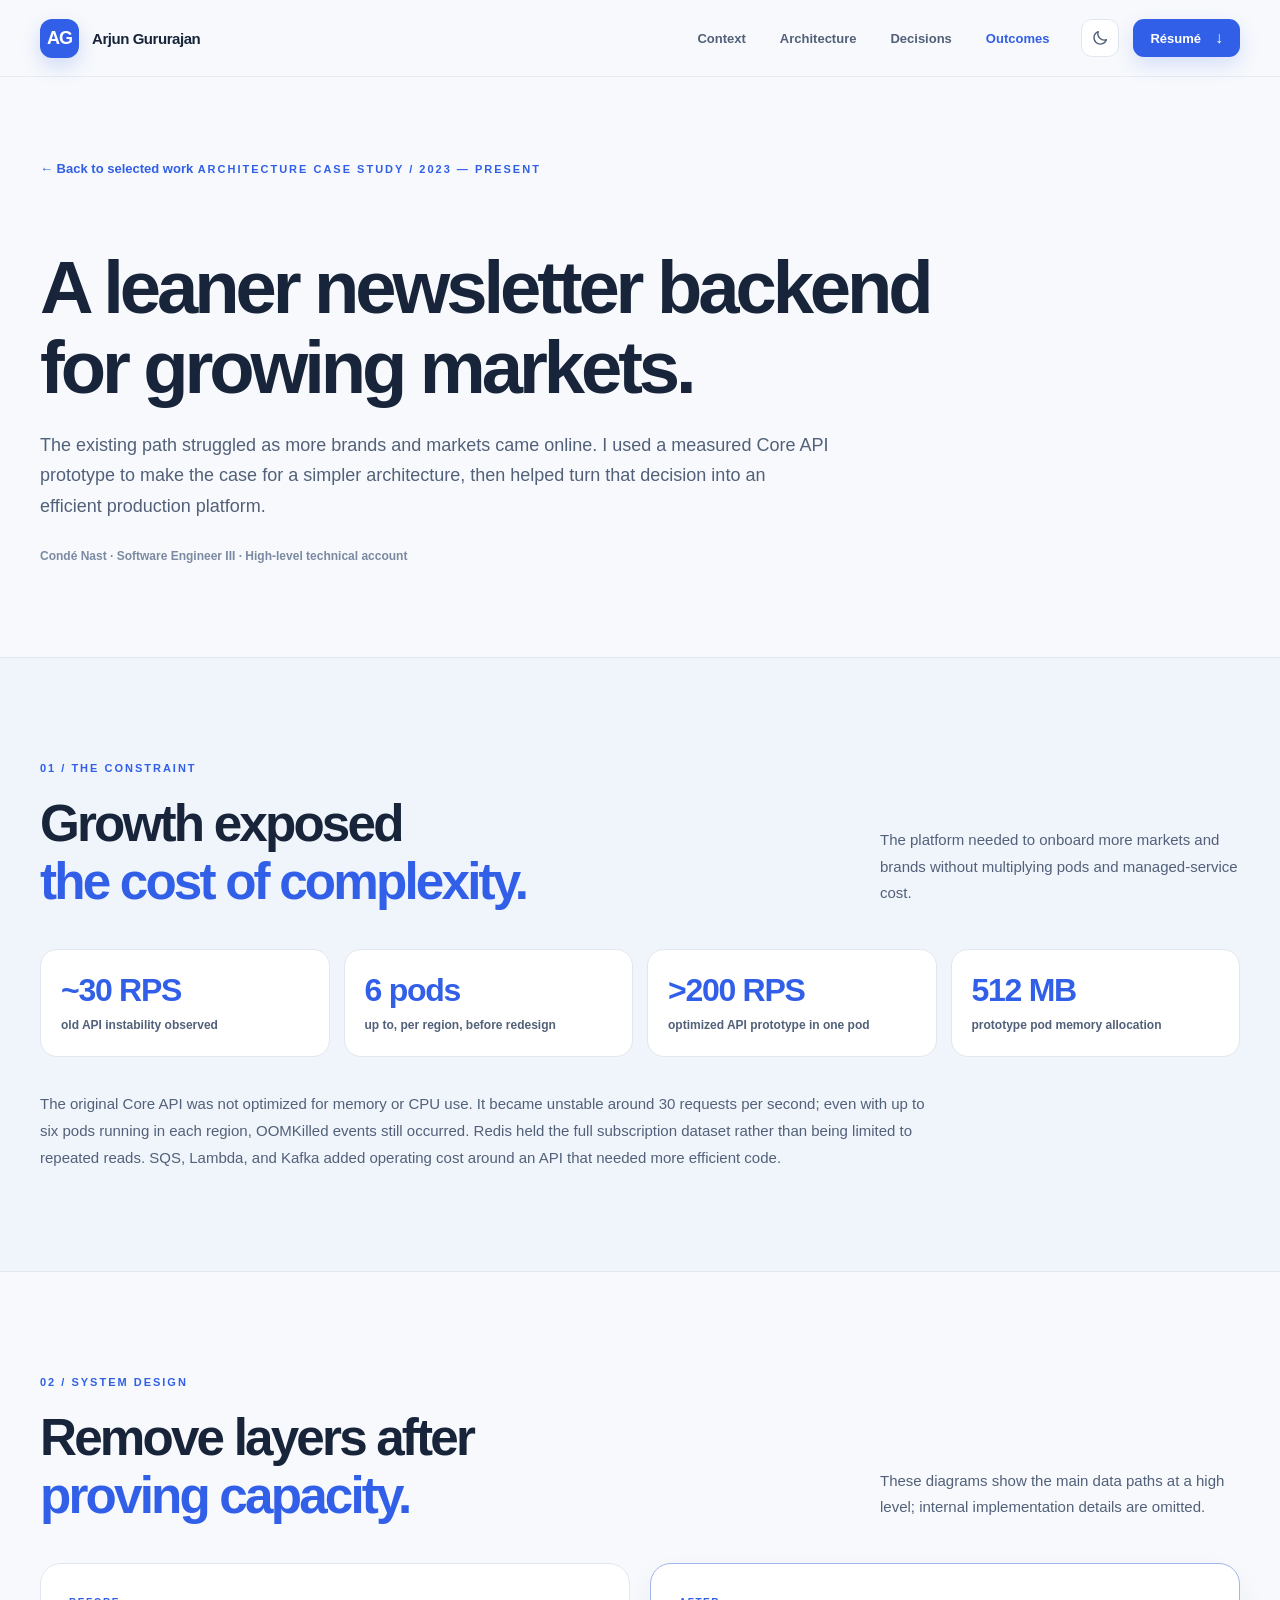
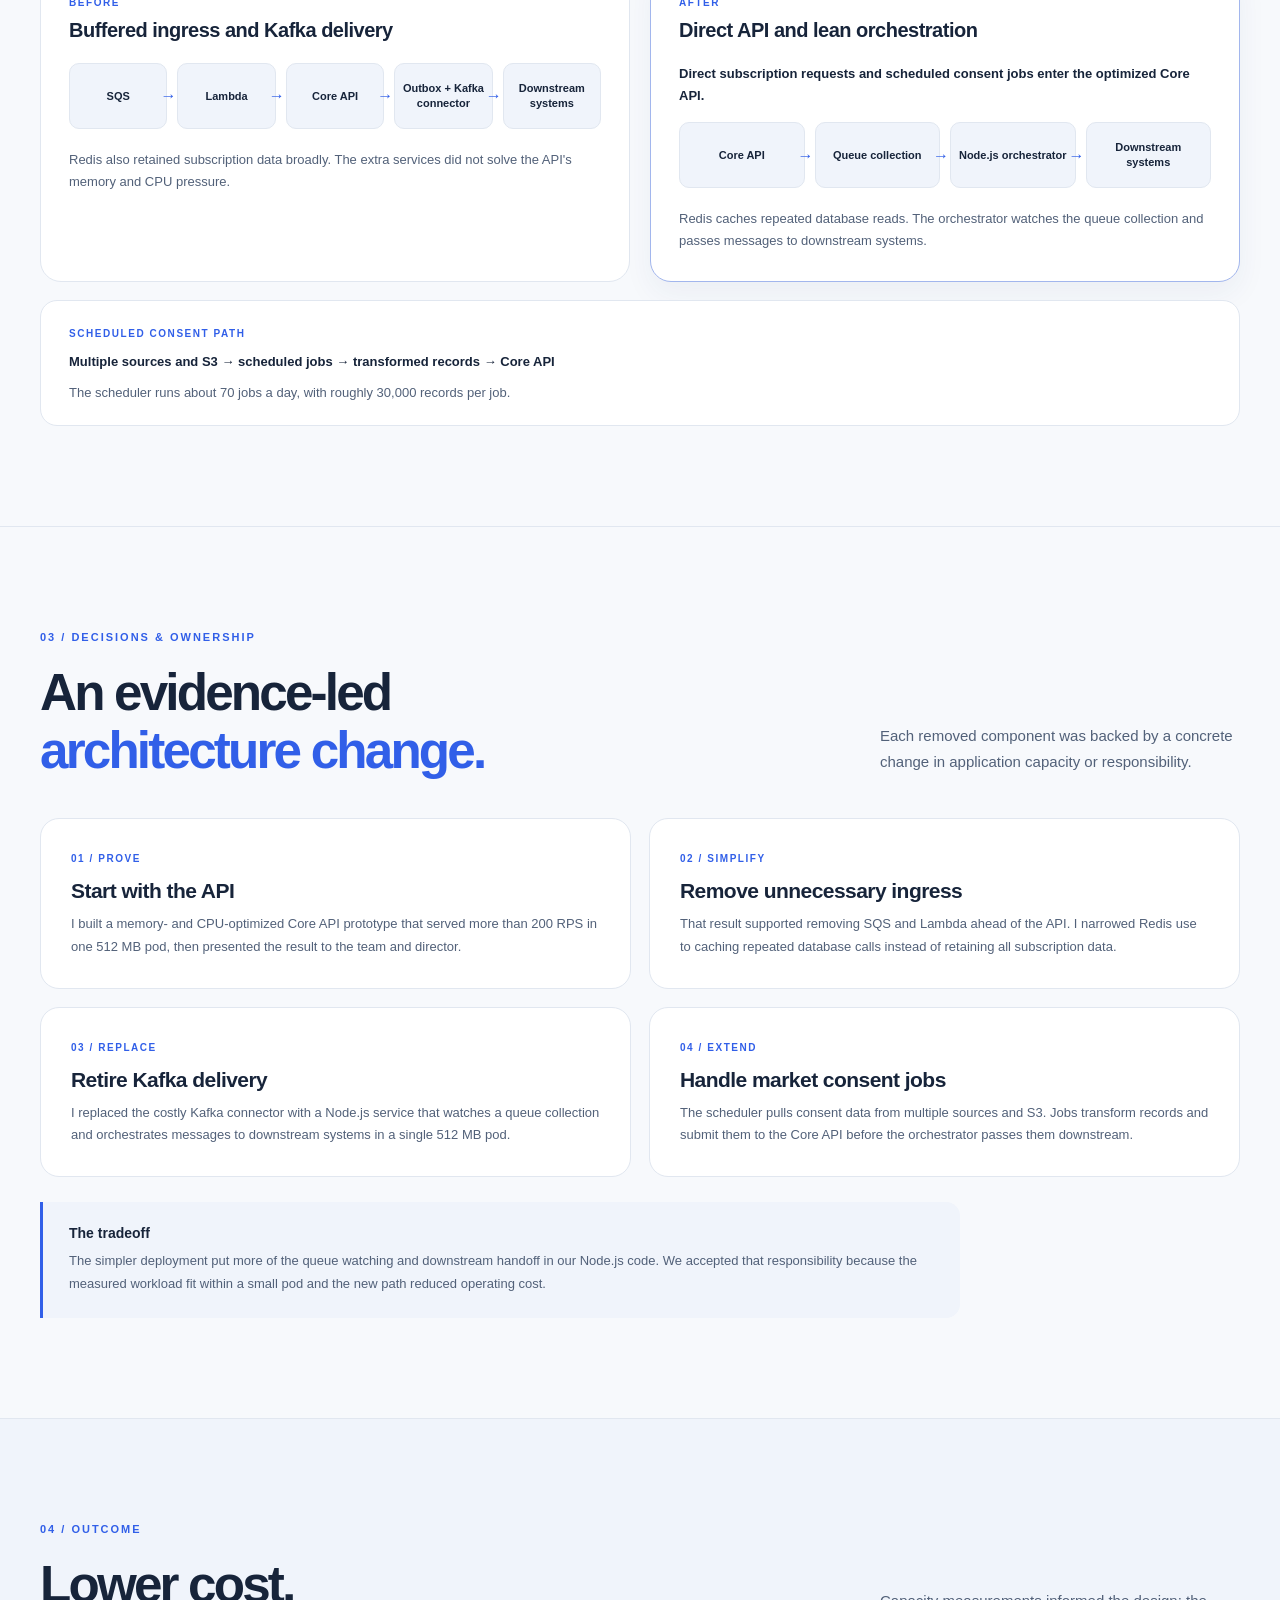
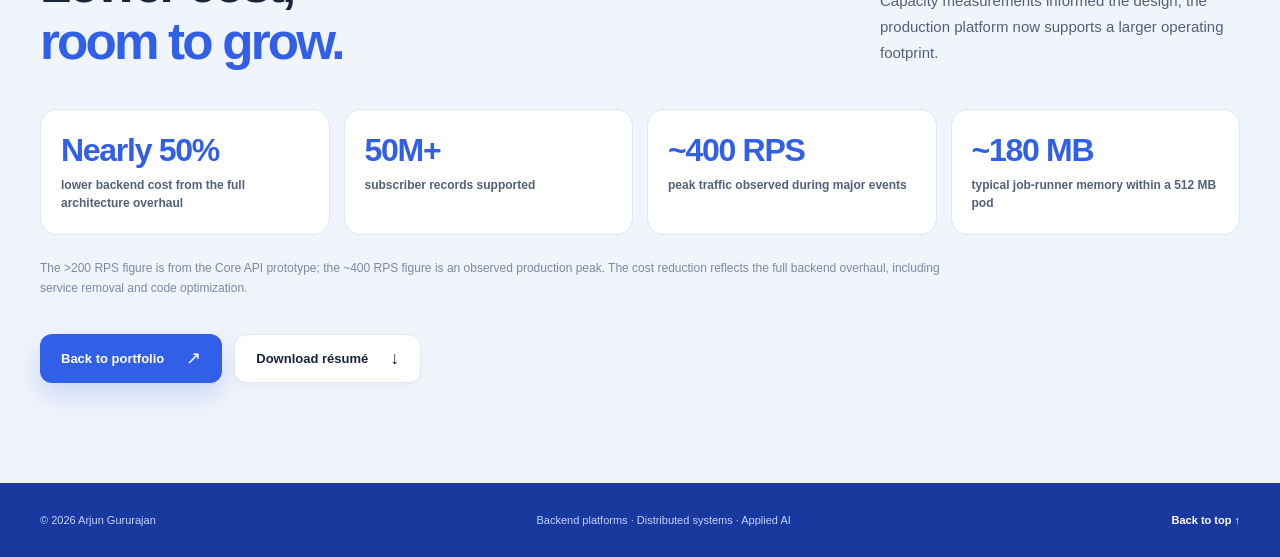
==== newsletter-platform.html @ 8690864b "fix(resume): Minor fixes" ====
<!doctype html>
<html lang="en">
  <head>
    <meta charset="UTF-8" />
    <meta name="viewport" content="width=device-width, initial-scale=1" />
    <meta name="theme-color" content="#f7f9fc" />
    <meta name="description" content="How Arjun Gururajan helped simplify and scale a newsletter subscription platform while reducing backend cost." />
    <link rel="canonical" href="https://guruvibe.dev/newsletter-platform.html" />
    <meta property="og:type" content="article" />
    <meta property="og:url" content="https://guruvibe.dev/newsletter-platform.html" />
    <meta property="og:title" content="Newsletter platform architecture — Arjun Gururajan" />
    <meta property="og:description" content="A measured Core API redesign, a leaner delivery path, and nearly 50% lower backend cost." />
    <meta property="og:image" content="https://guruvibe.dev/assets/arjun-gururajan.jpg" />
    <meta property="og:image:alt" content="Portrait of Arjun Gururajan" />
    <title>Newsletter platform architecture — Arjun Gururajan</title>
    <link rel="icon" type="image/jpeg" href="./assets/arjun-gururajan.jpg?v=2" />
    <link rel="stylesheet" href="./styles.css" />
    <script defer src="./script.js"></script>
  </head>
  <body class="case-page">
    <div class="scroll-progress" aria-hidden="true"></div>
    <a class="skip-link" href="#main">Skip to content</a>
    <div id="top" class="page-top-anchor" aria-hidden="true"></div>

    <header class="site-header">
      <div class="header-inner shell">
        <a class="brand" href="./index.html#top" aria-label="Arjun Gururajan, portfolio home"><span class="brand-mark">AG</span><span class="brand-name">Arjun Gururajan</span></a>
        <nav class="desktop-nav" aria-label="Case study navigation"><a href="#context">Context</a><a href="#architecture">Architecture</a><a href="#decisions">Decisions</a><a href="#outcomes">Outcomes</a></nav>
        <div class="header-actions">
          <button class="icon-button theme-toggle" type="button" aria-label="Switch to dark mode" title="Toggle color theme"><svg class="sun-icon" viewBox="0 0 24 24" fill="none" stroke="currentColor" stroke-width="1.8" stroke-linecap="round" stroke-linejoin="round" aria-hidden="true"><circle cx="12" cy="12" r="4"/><path d="M12 2v2m0 16v2M4.93 4.93l1.42 1.42m11.3 11.3 1.42 1.42M2 12h2m16 0h2M4.93 19.07l1.42-1.42m11.3-11.3 1.42-1.42"/></svg><svg class="moon-icon" viewBox="0 0 24 24" fill="none" stroke="currentColor" stroke-width="1.8" stroke-linecap="round" stroke-linejoin="round" aria-hidden="true"><path d="M20.5 14.3A8.5 8.5 0 0 1 9.7 3.5 8.5 8.5 0 1 0 20.5 14.3Z"/></svg></button>
          <a class="header-contact" href="./output/pdf/Arjun_Gururajan_Staff_Engineer_Resume.pdf" download="Arjun_Gururajan_Staff_Engineer_Resume.pdf">Résumé <span aria-hidden="true">↓</span></a>
          <button class="icon-button menu-toggle" type="button" aria-label="Open menu" aria-expanded="false" aria-controls="mobile-nav"><span></span><span></span></button>
        </div>
      </div>
      <nav class="mobile-nav" id="mobile-nav" aria-label="Mobile case study navigation" hidden><a href="#context">Context</a><a href="#architecture">Architecture</a><a href="#decisions">Decisions</a><a href="#outcomes">Outcomes</a><a href="./index.html#work">Portfolio home</a><a href="./output/pdf/Arjun_Gururajan_Staff_Engineer_Resume.pdf" download="Arjun_Gururajan_Staff_Engineer_Resume.pdf">Download résumé ↓</a></nav>
    </header>

    <main id="main">
      <section class="case-hero shell" aria-labelledby="case-title">
        <a class="case-back" href="./index.html#work">← Back to selected work</a>
        <span class="section-kicker">ARCHITECTURE CASE STUDY / 2023 — PRESENT</span>
        <h1 id="case-title">A leaner newsletter backend for growing markets.</h1>
        <p class="case-lede">The existing path struggled as more brands and markets came online. I used a measured Core API prototype to make the case for a simpler architecture, then helped turn that decision into an efficient production platform.</p>
        <p class="case-context-line">Condé Nast · Software Engineer III · High-level technical account</p>
      </section>

      <section class="case-section case-context-section" id="context" aria-labelledby="context-title"><div class="shell">
        <div class="section-heading reveal"><div><span class="section-kicker">01 / THE CONSTRAINT</span><h2 id="context-title">Growth exposed<br /><span>the cost of complexity.</span></h2></div><p>The platform needed to onboard more markets and brands without multiplying pods and managed-service cost.</p></div>
        <div class="case-facts reveal" aria-label="Architecture context"><div><strong>~30 RPS</strong><span>old API instability observed</span></div><div><strong>6 pods</strong><span>up to, per region, before redesign</span></div><div><strong>&gt;200 RPS</strong><span>optimized API prototype in one pod</span></div><div><strong>512 MB</strong><span>prototype pod memory allocation</span></div></div>
        <p class="case-copy reveal">The original Core API was not optimized for memory or CPU use. It became unstable around 30 requests per second; even with up to six pods running in each region, OOMKilled events still occurred. Redis held the full subscription dataset rather than being limited to repeated reads. SQS, Lambda, and Kafka added operating cost around an API that needed more efficient code.</p>
      </div></section>

      <section class="case-section case-architecture-section" id="architecture" aria-labelledby="architecture-title"><div class="shell">
        <div class="section-heading reveal"><div><span class="section-kicker">02 / SYSTEM DESIGN</span><h2 id="architecture-title">Remove layers after<br /><span>proving capacity.</span></h2></div><p>These diagrams show the main data paths at a high level; internal implementation details are omitted.</p></div>
        <div class="architecture-comparison">
          <article class="architecture-panel reveal"><div class="architecture-panel-head"><span>BEFORE</span><h3>Buffered ingress and Kafka delivery</h3></div><ol class="architecture-flow"><li>SQS</li><li>Lambda</li><li>Core API</li><li>Outbox + Kafka connector</li><li>Downstream systems</li></ol><p>Redis also retained subscription data broadly. The extra services did not solve the API's memory and CPU pressure.</p></article>
          <article class="architecture-panel architecture-panel-after reveal"><div class="architecture-panel-head"><span>AFTER</span><h3>Direct API and lean orchestration</h3></div><p class="flow-intake">Direct subscription requests and scheduled consent jobs enter the optimized Core API.</p><ol class="architecture-flow"><li>Core API</li><li>Queue collection</li><li>Node.js orchestrator</li><li>Downstream systems</li></ol><p>Redis caches repeated database reads. The orchestrator watches the queue collection and passes messages to downstream systems.</p></article>
        </div>
        <div class="scheduler-path reveal"><span class="scheduler-path-label">SCHEDULED CONSENT PATH</span><p>Multiple sources and S3 → scheduled jobs → transformed records → Core API</p><p>The scheduler runs about 70 jobs a day, with roughly 30,000 records per job.</p></div>
      </div></section>

      <section class="case-section" id="decisions" aria-labelledby="decisions-title"><div class="shell">
        <div class="section-heading reveal"><div><span class="section-kicker">03 / DECISIONS &amp; OWNERSHIP</span><h2 id="decisions-title">An evidence-led<br /><span>architecture change.</span></h2></div><p>Each removed component was backed by a concrete change in application capacity or responsibility.</p></div>
        <div class="decision-grid">
          <article class="decision-card reveal"><span>01 / PROVE</span><h3>Start with the API</h3><p>I built a memory- and CPU-optimized Core API prototype that served more than 200 RPS in one 512 MB pod, then presented the result to the team and director.</p></article>
          <article class="decision-card reveal"><span>02 / SIMPLIFY</span><h3>Remove unnecessary ingress</h3><p>That result supported removing SQS and Lambda ahead of the API. I narrowed Redis use to caching repeated database calls instead of retaining all subscription data.</p></article>
          <article class="decision-card reveal"><span>03 / REPLACE</span><h3>Retire Kafka delivery</h3><p>I replaced the costly Kafka connector with a Node.js service that watches a queue collection and orchestrates messages to downstream systems in a single 512 MB pod.</p></article>
          <article class="decision-card reveal"><span>04 / EXTEND</span><h3>Handle market consent jobs</h3><p>The scheduler pulls consent data from multiple sources and S3. Jobs transform records and submit them to the Core API before the orchestrator passes them downstream.</p></article>
        </div>
        <div class="tradeoff-note reveal"><strong>The tradeoff</strong><p>The simpler deployment put more of the queue watching and downstream handoff in our Node.js code. We accepted that responsibility because the measured workload fit within a small pod and the new path reduced operating cost.</p></div>
      </div></section>

      <section class="case-section case-outcomes-section" id="outcomes" aria-labelledby="outcomes-title"><div class="shell">
        <div class="section-heading reveal"><div><span class="section-kicker">04 / OUTCOME</span><h2 id="outcomes-title">Lower cost,<br /><span>room to grow.</span></h2></div><p>Capacity measurements informed the design; the production platform now supports a larger operating footprint.</p></div>
        <div class="outcome-grid reveal"><div><strong>Nearly 50%</strong><span>lower backend cost from the full architecture overhaul</span></div><div><strong>50M+</strong><span>subscriber records supported</span></div><div><strong>~400 RPS</strong><span>peak traffic observed during major events</span></div><div><strong>~180 MB</strong><span>typical job-runner memory within a 512 MB pod</span></div></div>
        <p class="case-qualification reveal">The &gt;200 RPS figure is from the Core API prototype; the ~400 RPS figure is an observed production peak. The cost reduction reflects the full backend overhaul, including service removal and code optimization.</p>
        <div class="case-end-actions"><a class="button button-primary" href="./index.html#work">Back to portfolio <span aria-hidden="true">↗</span></a><a class="button button-quiet" href="./output/pdf/Arjun_Gururajan_Staff_Engineer_Resume.pdf" download="Arjun_Gururajan_Staff_Engineer_Resume.pdf">Download résumé <span aria-hidden="true">↓</span></a></div>
      </div></section>
    </main>

    <footer class="site-footer"><div class="shell footer-inner"><p>© <span id="year">2026</span> Arjun Gururajan</p><span>Backend platforms · Distributed systems · Applied AI</span><a href="#top">Back to top ↑</a></div></footer>
  </body>
</html>
---- styles.css ----
:root{color-scheme:light;--bg:#f7f9fc;--surface:#fff;--surface-muted:#f0f4fb;--text:#17243a;--text-soft:#526179;--text-faint:#7b8aa2;--line:#e1e7f0;--blue:#315fe8;--blue-dark:#214ac6;--blue-pale:#e9efff;--cyan:#28b7c8;--shadow:0 18px 48px rgba(31,54,106,.07);--shadow-hover:0 24px 60px rgba(31,54,106,.12);--radius:24px;--header:76px}
html[data-theme="dark"]{color-scheme:dark;--bg:#0d1423;--surface:#141f32;--surface-muted:#1b2940;--text:#edf3ff;--text-soft:#afbdd4;--text-faint:#7e91b0;--line:#2a3a53;--blue:#84a2ff;--blue-dark:#a9bdff;--blue-pale:#26395c;--cyan:#60d7de;--shadow:0 18px 48px rgba(0,0,0,.17);--shadow-hover:0 24px 60px rgba(0,0,0,.26)}
*{box-sizing:border-box}html{scroll-behavior:smooth;scroll-padding-top:calc(var(--header) + 28px)}body{margin:0;background:var(--bg);color:var(--text);font-family:Inter,"SF Pro Display","Segoe UI",Arial,sans-serif;-webkit-font-smoothing:antialiased;text-rendering:optimizeLegibility}button,a{font:inherit}button{cursor:pointer}a{color:inherit;text-decoration:none}svg{display:block}::selection{background:#a9c0ff;color:#102653}.shell{width:min(100% - 72px,1200px);margin-inline:auto}.skip-link{position:fixed;top:-80px;left:20px;z-index:30;padding:12px 18px;background:var(--blue);color:#fff;border-radius:12px}.skip-link:focus{top:14px}.scroll-progress{position:fixed;z-index:30;top:0;left:0;height:3px;width:0;background:linear-gradient(90deg,var(--blue),var(--cyan));pointer-events:none}
.page-top-anchor{position:absolute;top:0;left:0;width:1px;height:1px;pointer-events:none}
a:focus-visible,button:focus-visible{outline:3px solid var(--blue);outline-offset:4px}
.contact-section a:focus-visible,.site-footer a:focus-visible{outline-color:#fff}

/* Navigation */
.site-header{position:sticky;top:0;z-index:20;background:color-mix(in srgb,var(--bg) 88%,transparent);backdrop-filter:blur(20px);-webkit-backdrop-filter:blur(20px);border-bottom:1px solid color-mix(in srgb,var(--line) 72%,transparent)}.header-inner{height:var(--header);display:flex;align-items:center;justify-content:space-between;gap:32px}.brand{display:inline-flex;align-items:center;gap:13px;white-space:nowrap}.brand-mark{display:grid;place-items:center;width:39px;height:39px;background:var(--blue);border-radius:12px;color:#fff;font-size:20px;font-weight:800;letter-spacing:-2px;padding-right:2px;box-shadow:0 8px 20px rgba(49,95,232,.2)}.brand-dot{color:#b9caff}.brand-name{font-size:15px;font-weight:760;letter-spacing:-.45px}.desktop-nav{display:flex;align-items:center;gap:34px;margin-left:auto}.desktop-nav a{font-size:13px;font-weight:650;color:var(--text-soft);transition:color .2s}.desktop-nav a:hover,.desktop-nav a.active{color:var(--blue)}.header-actions{display:flex;align-items:center;gap:14px}.icon-button{height:38px;width:38px;display:grid;place-items:center;border:1px solid var(--line);border-radius:11px;background:var(--surface);color:var(--text-soft);transition:background .2s,border-color .2s,transform .2s}.icon-button:hover{background:var(--surface-muted);border-color:var(--blue);transform:translateY(-2px)}.icon-button svg{width:18px;height:18px}.sun-icon{display:none}html[data-theme="dark"] .sun-icon{display:block}html[data-theme="dark"] .moon-icon{display:none}.header-contact{display:inline-flex;align-items:center;gap:14px;height:38px;padding:0 17px;border-radius:11px;color:#fff;background:var(--blue);font-size:13px;font-weight:700;box-shadow:0 8px 20px rgba(49,95,232,.17);transition:transform .2s,box-shadow .2s,background .2s}.header-contact:hover{background:var(--blue-dark);transform:translateY(-2px);box-shadow:0 10px 25px rgba(49,95,232,.23)}.header-contact span{font-size:16px}.menu-toggle,.mobile-nav{display:none}

/* Hero */
.hero{display:grid;grid-template-columns:minmax(0,1.04fr) minmax(440px,.96fr);gap:54px;align-items:center;min-height:638px;padding-top:68px;padding-bottom:84px}.hero-copy{position:relative;z-index:1}.eyebrow,.section-kicker{font-size:11px;font-weight:800;letter-spacing:2px;color:var(--blue)}.eyebrow{display:flex;align-items:center;gap:10px;white-space:nowrap}.status-dot{width:8px;height:8px;background:#28c789;border-radius:50%;box-shadow:0 0 0 4px rgba(40,199,137,.12)}.eyebrow-sep{color:var(--text-faint)}h1,h2,h3,p{margin-top:0}h1,h2{letter-spacing:-.055em}h1{font-size:clamp(48px,5vw,76px);line-height:1.075;margin:27px 0 24px;max-width:660px;font-weight:790}h1 em{font-style:normal;color:var(--blue)}.hero-lede{font-size:17px;line-height:1.75;color:var(--text-soft);max-width:560px;margin-bottom:30px}.hero-ctas{display:flex;align-items:center;gap:15px;flex-wrap:wrap}.button{display:inline-flex;align-items:center;justify-content:center;gap:22px;min-height:49px;padding:0 21px;border-radius:12px;font-size:13px;font-weight:750;white-space:nowrap;transition:transform .23s,box-shadow .23s,background .23s}.button:hover{transform:translateY(-3px)}.button span{font-size:18px;font-weight:500}.button-primary{color:#fff;background:var(--blue);box-shadow:0 12px 26px rgba(49,95,232,.2)}.button-primary:hover{background:var(--blue-dark);box-shadow:0 16px 30px rgba(49,95,232,.28)}.button-quiet{background:var(--surface);border:1px solid var(--line);box-shadow:0 4px 14px rgba(30,57,102,.03)}.button-quiet:hover{background:var(--surface-muted)}.hero-footnote{display:flex;align-items:center;gap:12px;margin-top:49px;color:var(--text-faint);font-size:12px;font-weight:590;letter-spacing:.1px}.footnote-line{width:28px;height:1px;background:var(--blue)}
.hero-art{height:467px;position:relative;border-radius:30px;background:linear-gradient(140deg,#e8efff 0%,#f5f8ff 56%,#e6f4f8 100%);border:1px solid #e5ebf7;overflow:hidden;box-shadow:var(--shadow)}html[data-theme="dark"] .hero-art{background:linear-gradient(140deg,#1b2a49 0%,#15243b 56%,#14333e 100%);border-color:#273753}.art-grid{position:absolute;inset:0;background-image:linear-gradient(rgba(74,112,199,.065) 1px,transparent 1px),linear-gradient(90deg,rgba(74,112,199,.065) 1px,transparent 1px);background-size:29px 29px;mask-image:linear-gradient(90deg,transparent,#000 12%,#000 88%,transparent)}.art-glow{position:absolute;width:300px;height:300px;border-radius:50%;background:#8aacff;filter:blur(75px);opacity:.17;left:24%;top:18%}.flow-card{position:absolute;display:flex;align-items:center;gap:13px;background:var(--surface);border:1px solid var(--line);box-shadow:0 16px 40px rgba(37,72,130,.13)}.flow-card strong,.flow-card small{display:block}.flow-card strong{font-size:13px;letter-spacing:-.2px}.flow-card small{margin-top:5px;font-size:10px;color:var(--text-faint)}.flow-input,.flow-output{width:230px;height:72px;padding:12px 15px;border-radius:15px;left:50%;transform:translateX(-50%)}.flow-input{top:67px}.flow-output{bottom:67px}.flow-icon{width:38px;height:38px;display:grid;place-items:center;flex:none;border-radius:10px}.flow-icon svg{width:20px;height:20px}.input-icon{background:#e8efff;color:#315fe8}.output-icon{background:#ddf6ef;color:#18996f}html[data-theme="dark"] .input-icon{background:#293c67;color:#a9bfff}html[data-theme="dark"] .output-icon{background:#204c47;color:#62dbb6}.flow-core{left:50%;top:50%;transform:translate(-50%,-50%);width:322px;min-height:114px;padding:21px;border-radius:21px;border:1px solid #b7c9ff;z-index:2;box-shadow:0 21px 49px rgba(43,78,154,.2)}.core-symbol{position:relative;width:49px;height:49px;display:grid;grid-template-columns:repeat(2,1fr);gap:4px;flex:none;padding:10px;background:var(--blue);border-radius:14px;transform:rotate(-9deg)}.core-symbol span{background:white;border-radius:3px;opacity:.94}.core-symbol span:nth-child(2){opacity:.55}.core-symbol span:nth-child(3){opacity:.75}.core-text small:first-child{color:var(--blue);font-weight:800;letter-spacing:1.35px;font-size:9px}.core-text strong{margin-top:7px;font-size:16px;letter-spacing:-.35px}.core-text small:last-child{margin-top:7px;font-size:10px}.core-ring{position:absolute;width:362px;height:154px;left:50%;top:50%;transform:translate(-50%,-50%);border:1px solid rgba(74,110,201,.19);border-radius:28px;z-index:-1}.flow-connector{position:absolute;left:50%;width:2px;height:58px;background:linear-gradient(var(--blue),#a3bafd);transform:translateX(-50%);overflow:hidden}.connector-one{top:139px}.connector-two{bottom:139px}.flow-connector span{position:absolute;left:-2px;top:-10px;width:6px;height:16px;border-radius:10px;background:var(--blue);box-shadow:0 0 10px var(--blue);animation:travel 2.3s linear infinite}.connector-two span{animation-delay:1.15s}.float-label{position:absolute;display:flex;align-items:center;gap:8px;z-index:3;color:#57709e;font-size:10px;font-weight:750;letter-spacing:.5px}.label-top{top:27px;right:26px}.label-bottom{bottom:25px;left:28px}.mini-orbit{width:7px;height:7px;border-radius:50%;background:#27c997}.live-pulse{height:5px;width:22px;background:linear-gradient(90deg,#b8f1e0,#2bc998);border-radius:4px}.code-brackets{font-size:15px;font-weight:700;color:var(--blue)}@keyframes travel{to{top:70px}}
.signal-strip{border-top:1px solid var(--line);border-bottom:1px solid var(--line);background:var(--surface)}.signal-inner{min-height:114px;display:flex;align-items:center;justify-content:space-between;gap:22px}.signal-inner p{margin:0;display:flex;flex-direction:column;gap:7px;flex:1}.signal-inner strong{font-size:14px;letter-spacing:.6px}.signal-inner span:not(.signal-divider){font-size:12px;color:var(--text-faint)}.signal-divider{height:36px;width:1px;background:var(--line)}

/* Sections */
.section{padding-top:128px;padding-bottom:128px}.section-heading{display:flex;align-items:end;justify-content:space-between;gap:54px;margin-bottom:54px}.section-heading>div{flex:1}.section-heading h2{font-size:clamp(39px,4vw,60px);line-height:1.12;margin:19px 0 0;font-weight:770}.section-heading h2 span{color:var(--blue)}.section-heading>p{max-width:360px;color:var(--text-soft);font-size:15px;line-height:1.75;margin:0 0 4px}
.project-grid{display:grid;grid-template-columns:repeat(2,minmax(0,1fr));gap:22px}.project-card{min-width:0;background:var(--surface);border:1px solid var(--line);border-radius:var(--radius);overflow:hidden;box-shadow:0 8px 28px rgba(31,54,106,.035);transition:transform .3s,box-shadow .3s,border-color .3s}.project-card:hover{transform:translateY(-7px);box-shadow:var(--shadow-hover);border-color:color-mix(in srgb,var(--blue) 37%,var(--line))}.card-top{height:52px;padding:0 25px;display:flex;align-items:center;justify-content:space-between;gap:10px}.project-index,.project-period,.project-type{font-size:10px;font-weight:800;letter-spacing:1.55px}.project-index{color:var(--blue)}.project-period{color:var(--text-faint)}.project-visual{position:relative;height:220px;overflow:hidden}.project-body{padding:28px 30px 31px}.project-type{color:var(--blue)}.project-body h3{margin:11px 0 12px;font-size:25px;letter-spacing:-1px;line-height:1.2}.project-body p{min-height:96px;margin:0;color:var(--text-soft);font-size:13px;line-height:1.75}.tag-row{display:flex;flex-wrap:wrap;gap:7px;margin-top:21px}.tag-row span{padding:7px 10px;border-radius:7px;background:var(--surface-muted);color:var(--text-soft);font-size:10px;font-weight:700}
.visual-subscriptions{display:grid;place-items:center;background:radial-gradient(circle at 50% 48%,#c2d4ff 0,#deebff 37%,#f0f5ff 100%)}.visual-subscriptions:before,.visual-mobile:before,.visual-publishing:before{content:"";position:absolute;inset:0;background-image:radial-gradient(#6284cd 1px,transparent 1px);background-size:19px 19px;opacity:.14}.system-board{position:relative;z-index:1;width:min(100% - 48px,420px);padding:15px;border:1px solid #c6d8fa;border-radius:16px;background:rgba(255,255,255,.93);box-shadow:0 15px 34px rgba(34,69,133,.13)}.system-board-label{margin-bottom:11px;color:#4d6695;font-size:9px;font-weight:800;letter-spacing:1.5px;text-transform:uppercase}.system-grid{display:grid;grid-template-columns:repeat(2,minmax(0,1fr));gap:9px}.system-node{display:flex;align-items:center;gap:9px;min-width:0;min-height:55px;padding:9px;background:#f4f7ff;border:1px solid #dae5fb;border-radius:10px;color:#263c63;font-size:11px;font-weight:750}.system-node-mark{display:grid;place-items:center;flex:none;width:27px;height:27px;border-radius:8px;background:#315fe8;color:#fff;font-size:9px;font-weight:800;letter-spacing:-.4px}.system-node span:last-child{min-width:0}
.visual-mobile{background:linear-gradient(115deg,#d8f1f2,#e9f3ff)}.phone-outline{position:absolute;width:105px;height:180px;left:50%;top:18px;transform:translateX(-50%) rotate(-8deg);background:#fff;border:6px solid #223c66;border-radius:23px;box-shadow:16px 17px 30px rgba(28,83,113,.21);padding:24px 13px}.phone-speaker{position:absolute;width:31px;height:4px;top:9px;left:50%;transform:translateX(-50%);border-radius:4px;background:#7991b8}.phone-block{display:block;width:100%;height:40px;background:#cbdcf8;border-radius:5px;margin-bottom:9px}.phone-line{display:block;width:100%;height:5px;background:#cbd5e5;border-radius:5px;margin:7px 0}.phone-line.short{width:70%}.phone-block.second{height:24px;background:#dcefe9}.mobile-orbit{position:absolute;left:50%;top:48%;border:1px solid rgba(64,136,163,.27);border-radius:50%;transform:translate(-50%,-50%)}.orbit-a{width:265px;height:265px}.orbit-b{width:385px;height:385px}.mobile-badge{position:absolute;right:11%;top:64px;padding:9px 13px;border:1px solid #d6e5ec;border-radius:9px;background:#fff;color:#2c6b80;font-size:10px;font-weight:800;letter-spacing:1px;box-shadow:0 7px 17px rgba(25,89,113,.1)}
.visual-newsletter{background:linear-gradient(130deg,#f0ebff,#f7f5ff 53%,#e7eefe)}.mail-sheet{position:absolute;width:215px;height:200px;top:23px;left:50%;transform:translateX(-50%) rotate(-6deg);background:#fff;border:1px solid #e2dcfa;box-shadow:15px 17px 30px rgba(89,73,150,.15);padding:18px 21px}.mail-masthead{display:block;width:76%;height:8px;background:#273456;margin:0 auto 16px}.mail-hero{display:block;width:100%;height:64px;background:linear-gradient(125deg,#879dda,#ccd7fb);margin-bottom:13px}.mail-line{display:block;width:94%;height:5px;background:#d9deeb;border-radius:3px;margin-bottom:7px}.mail-line.small{width:70%}.mail-button{display:block;width:52px;height:13px;background:#596ddb;margin-top:14px;border-radius:2px}.template-code{position:absolute;right:8%;bottom:28px;padding:10px 13px;border-radius:9px;background:#fff;box-shadow:0 10px 25px rgba(95,83,153,.14);color:#5f56b4;font-size:11px;font-family:ui-monospace,SFMono-Regular,Menlo,monospace;font-weight:700}
.visual-publishing{background:linear-gradient(130deg,#dcecff,#eff5ff)}.browser-window{position:absolute;width:310px;height:192px;left:50%;top:31px;transform:translateX(-50%) rotate(4deg);background:#fff;border:1px solid #cbdaf2;border-radius:10px;box-shadow:15px 20px 34px rgba(39,74,127,.18);overflow:hidden}.browser-bar{height:24px;background:#e5edfa;display:flex;gap:4px;align-items:center;padding-left:12px}.browser-bar i{height:5px;width:5px;background:#9ab1d8;border-radius:50%}.browser-inner{padding:17px 22px}.browser-head{display:block;width:92px;height:9px;background:#2f456e;margin:0 auto 16px}.browser-feature{display:block;width:100%;height:59px;background:linear-gradient(100deg,#b7c9e6,#d6e2f2);margin-bottom:12px}.browser-copy{display:block;width:91%;height:6px;background:#cbd7e8;margin-bottom:7px}.browser-copy.small{width:58%}.brand-pill{position:absolute;right:10%;bottom:21px;padding:9px 13px;background:#fff;border-radius:9px;color:#305fb0;font-size:11px;font-weight:800;box-shadow:0 8px 21px rgba(42,77,125,.13)}

/* Principles */
.approach-section{background:var(--surface);border-block:1px solid var(--line)}.principle-grid{display:grid;grid-template-columns:repeat(3,minmax(0,1fr));gap:20px}.principle-card{position:relative;min-height:256px;padding:30px;border:1px solid var(--line);background:var(--bg);border-radius:20px;transition:transform .3s,border-color .3s}.principle-card:hover{transform:translateY(-5px);border-color:var(--blue)}.principle-number{position:absolute;top:29px;right:29px;color:var(--text-faint);font-size:11px;font-weight:800;letter-spacing:1.5px}.principle-icon{height:48px;width:48px;display:grid;place-items:center;margin-bottom:24px;border-radius:13px;background:var(--blue-pale);color:var(--blue)}.principle-icon svg{width:26px;height:26px}.principle-card h3{font-size:19px;letter-spacing:-.5px;margin-bottom:10px}.principle-card p{font-size:13px;line-height:1.7;color:var(--text-soft);margin:0}

/* Experience */
.experience-section{padding-bottom:118px}.timeline{border-top:1px solid var(--line)}.timeline-item{display:grid;grid-template-columns:180px 30px minmax(0,1fr);gap:24px;padding:32px 0;border-bottom:1px solid var(--line)}.timeline-date{color:var(--blue);font-size:11px;font-weight:800;letter-spacing:1.25px;padding-top:6px}.timeline-marker{position:relative;width:12px;height:12px;border-radius:50%;background:var(--blue);margin:4px auto 0;box-shadow:0 0 0 5px var(--blue-pale)}.timeline-title{display:flex;align-items:baseline;justify-content:space-between;gap:15px}.timeline-title h3{font-size:19px;letter-spacing:-.45px;margin:0}.timeline-title span{color:var(--text-soft);font-size:13px;font-weight:650}.timeline-content p{max-width:740px;margin:11px 0 0;color:var(--text-soft);font-size:13px;line-height:1.75}.education-note{display:flex;align-items:center;gap:35px;margin-top:28px;padding:20px 24px;border:1px solid var(--line);border-radius:13px;background:var(--surface)}.education-note>span{color:var(--blue);font-size:10px;font-weight:800;letter-spacing:1.5px}.education-note p{margin:0;color:var(--text-soft);font-size:12px;font-weight:600}.education-note p span{padding:0 10px;color:var(--text-faint)}

/* Stack and contact */
.stack-section{background:var(--surface-muted);border-top:1px solid var(--line)}.stack-grid{display:grid;grid-template-columns:repeat(2,minmax(0,1fr));gap:18px}.stack-group{min-height:177px;background:var(--surface);border:1px solid var(--line);border-radius:18px;padding:26px}.stack-group-heading{display:flex;align-items:center;gap:11px;margin-bottom:21px}.stack-glyph{display:grid;place-items:center;width:33px;height:33px;border-radius:9px;background:var(--blue-pale);color:var(--blue);font-family:ui-monospace,SFMono-Regular,Menlo,monospace;font-size:15px;font-weight:800}.stack-group h3{font-size:16px;letter-spacing:-.25px;margin:0}.skill-list{display:flex;flex-wrap:wrap;gap:8px}.skill-list span{padding:8px 11px;border:1px solid var(--line);border-radius:8px;background:var(--bg);color:var(--text-soft);font-size:11px;font-weight:700}
.contact-section{position:relative;overflow:hidden;background:#244ccc;color:#fff}.contact-section:before{content:"";position:absolute;width:660px;height:660px;right:-130px;top:-250px;border-radius:50%;background:radial-gradient(circle,rgba(126,174,255,.24),transparent 68%)}.contact-inner{position:relative;display:flex;align-items:center;justify-content:space-between;min-height:425px;padding-block:85px}.contact-copy{position:relative;z-index:2}.contact-section .section-kicker{color:#b8caff}.contact-copy h2{font-size:clamp(42px,4.6vw,68px);line-height:1.13;margin:22px 0 17px}.contact-copy h2 em{font-style:normal;color:#afdbff}.contact-copy p{max-width:480px;color:#d9e3ff;font-size:14px;line-height:1.7;margin-bottom:28px}.contact-actions{display:flex;align-items:center;gap:28px}.button-light{background:#fff;color:#1c3eb3}.button-light:hover{background:#ebf3ff}.contact-link{font-size:13px;font-weight:750;border-bottom:1px solid rgba(255,255,255,.5);padding-bottom:4px}.contact-link span{margin-left:9px}.contact-link:hover{border-color:#fff}.contact-graphic{position:relative;width:390px;height:300px;flex:none;display:grid;place-items:center}.graphic-ring{position:absolute;border:1px solid rgba(255,255,255,.28);border-radius:50%}.ring-one{height:210px;width:210px}.ring-two{height:305px;width:305px}.ring-three{height:405px;width:405px}.graphic-center{position:relative;display:grid;place-items:center;width:108px;height:108px;border:1px solid rgba(255,255,255,.55);border-radius:30px;background:rgba(255,255,255,.16);box-shadow:0 19px 40px rgba(2,23,95,.19);font-size:43px;font-weight:800;letter-spacing:-5px;transform:rotate(-10deg);padding-right:8px}.site-footer{background:#19399e;color:#c4d3ff}.footer-inner{min-height:74px;display:flex;align-items:center;justify-content:space-between;gap:20px;font-size:11px}.footer-inner p{margin:0}.footer-inner a{color:#fff;font-weight:700}.footer-inner a:hover{text-decoration:underline}

/* Motion */
.reveal{opacity:0;transform:translateY(22px);transition:opacity .7s ease,transform .7s cubic-bezier(.2,.75,.3,1)}.reveal.is-visible{opacity:1;transform:translateY(0)}.project-grid .reveal:nth-child(2),.principle-grid .reveal:nth-child(2),.stack-grid .reveal:nth-child(2){transition-delay:.08s}.project-grid .reveal:nth-child(3),.principle-grid .reveal:nth-child(3),.stack-grid .reveal:nth-child(3){transition-delay:.16s}.project-grid .reveal:nth-child(4),.stack-grid .reveal:nth-child(4){transition-delay:.24s}.hero-art.reveal.is-visible{transform:translateY(0)}

@media(max-width:1050px){.shell{width:min(100% - 48px,1200px)}.hero{grid-template-columns:minmax(0,1fr) minmax(360px,.85fr);gap:32px}.hero-art{height:420px}.hero h1{font-size:clamp(46px,5vw,63px)}.flow-input{top:50px}.flow-output{bottom:50px}.connector-one{top:122px}.connector-two{bottom:122px}.desktop-nav{gap:20px}}
@media(max-width:800px){:root{--header:68px}.desktop-nav,.header-contact{display:none}.menu-toggle{display:flex;flex-direction:column;align-items:center;justify-content:center;gap:5px}.menu-toggle span{height:2px;width:17px;border-radius:2px;background:currentColor;transition:transform .2s}.menu-toggle[aria-expanded="true"] span:first-child{transform:translateY(3.5px) rotate(45deg)}.menu-toggle[aria-expanded="true"] span:last-child{transform:translateY(-3.5px) rotate(-45deg)}.mobile-nav:not([hidden]){display:flex;flex-direction:column;padding:9px 24px 20px;border-top:1px solid var(--line);background:var(--surface)}.mobile-nav a{padding:12px 0;font-size:14px;font-weight:650;border-bottom:1px solid var(--line)}.hero{grid-template-columns:1fr;min-height:auto;padding-block:72px 80px;gap:50px}.hero-copy{max-width:700px}.hero-art{max-width:620px;width:100%;margin:auto}.hero-footnote{margin-top:35px}.section{padding-block:90px}.section-heading{align-items:start;flex-direction:column;gap:20px;margin-bottom:38px}.section-heading>p{max-width:600px}.principle-grid{grid-template-columns:1fr}.principle-card{min-height:auto}.contact-graphic{width:230px}.graphic-ring.ring-three{height:320px;width:320px}}
@media(max-width:620px){.shell{width:min(100% - 36px,1200px)}.brand-name{font-size:14px}.hero{padding-top:58px;padding-bottom:64px;gap:42px}.eyebrow{font-size:9px;letter-spacing:1.4px;gap:7px}.hero h1{font-size:clamp(43px,10vw,60px);margin:23px 0 20px}.hero-lede{font-size:15px;line-height:1.7}.hero-art{height:370px;border-radius:23px}.flow-core{width:276px;min-height:100px;padding:17px}.core-symbol{width:43px;height:43px}.core-text strong{font-size:14px}.core-ring{width:302px;height:128px}.flow-input,.flow-output{width:205px;height:65px}.flow-input{top:42px}.flow-output{bottom:42px}.connector-one{top:107px;height:45px}.connector-two{bottom:107px;height:45px}.label-top{top:16px;right:17px}.label-bottom{bottom:15px;left:17px}.signal-inner{display:grid;grid-template-columns:1fr;gap:0;padding-block:9px}.signal-inner p{padding:17px 0}.signal-inner p+ .signal-divider{display:none}.signal-inner p:not(:first-child){border-top:1px solid var(--line)}.signal-divider{display:none}.section{padding-block:78px}.section-heading h2{font-size:clamp(38px,9vw,52px)}.project-grid,.stack-grid{grid-template-columns:1fr}.project-visual{height:205px}.project-body{padding:24px}.project-body p{min-height:auto}.timeline-item{grid-template-columns:85px 12px minmax(0,1fr);gap:12px;padding:26px 0}.timeline-date{font-size:9px;line-height:1.45;letter-spacing:.6px}.timeline-title{display:block}.timeline-title h3{font-size:16px;margin-bottom:5px}.timeline-title span{font-size:12px}.timeline-content p{font-size:12px}.education-note{align-items:start;flex-direction:column;gap:7px}.education-note p{line-height:1.65}.contact-inner{min-height:420px;padding-block:80px}.contact-copy h2{font-size:clamp(39px,9vw,55px)}.contact-graphic{position:absolute;right:-90px;bottom:-90px;opacity:.32}.footer-inner{flex-wrap:wrap;padding-block:22px;gap:10px}.footer-inner>span{order:3;width:100%}}
@media(max-width:370px){.brand-name{display:none}.eyebrow{font-size:8px}.hero-ctas{align-items:stretch}.hero-ctas .button{flex:1}.flow-core{width:250px}.core-ring{width:273px}.project-index,.project-period{font-size:9px;letter-spacing:1px}}
@media(prefers-reduced-motion:reduce){html{scroll-behavior:auto}*,*:before,*:after{animation-duration:.01ms!important;animation-iteration-count:1!important;transition-duration:.01ms!important}.reveal{opacity:1;transform:none}}

/* Filled controls keep readable contrast in both color themes. */
html[data-theme="dark"] .brand-mark,
html[data-theme="dark"] .header-contact,
html[data-theme="dark"] .button-primary{background:#4168df}
html[data-theme="dark"] .header-contact:hover,
html[data-theme="dark"] .button-primary:hover{background:#5279ef}
@media(max-width:620px){.system-board{width:calc(100% - 30px);padding:12px}.system-grid{gap:7px}.system-node{gap:7px;padding:7px;font-size:10px}.system-node-mark{width:24px;height:24px}}

/* Personal landing section and first-scan skills */
.hero{grid-template-columns:minmax(0,1fr) 152px;align-items:start;gap:48px;min-height:0;padding-top:100px;padding-bottom:112px}
.hero-copy{max-width:850px}
.hero-copy h1{max-width:850px;font-size:clamp(49px,5vw,69px);line-height:1.09;margin:24px 0 22px}
.hero-lede{max-width:660px}
.hero-intro{display:flex;align-items:center;gap:12px}
.hero-mobile-avatar{display:none}
.hero-skillline{display:flex;flex-wrap:wrap;gap:7px;margin:0 0 28px}
.hero-skillline span{padding:8px 11px;border:1px solid var(--line);border-radius:8px;background:var(--surface);color:var(--text-soft);font-size:11px;font-weight:750}
.hero-footnote{margin-top:43px}
.portrait-composition{width:152px;height:152px;justify-self:end;align-self:start;margin-top:8px}
.portrait-thumb{display:block;width:100%;height:100%;object-fit:cover;object-position:center 34%;border:5px solid var(--surface);border-radius:50%;box-shadow:0 14px 34px rgba(28,61,116,.14);background:#c1c9d1}
.stack-section{padding-top:102px;padding-bottom:110px}
.stack-section .section-heading{margin-bottom:42px}
.stack-group{transition:transform .25s,border-color .25s,box-shadow .25s}
.stack-group:hover{transform:translateY(-4px);border-color:color-mix(in srgb,var(--blue) 37%,var(--line));box-shadow:var(--shadow)}
.stack-group-feature{border-color:color-mix(in srgb,var(--blue) 28%,var(--line));background:linear-gradient(145deg,var(--surface),var(--blue-pale))}
.ai-proof{display:grid;grid-template-columns:minmax(0,.65fr) minmax(0,1fr);gap:38px;margin-top:18px;padding:30px 32px;border:1px solid color-mix(in srgb,var(--blue) 25%,var(--line));border-radius:20px;background:var(--surface);box-shadow:0 8px 28px rgba(31,54,106,.035)}
.ai-proof-heading h3{margin:12px 0 0;font-size:23px;line-height:1.22;letter-spacing:-.035em}
.ai-proof-detail p{margin:0;color:var(--text-soft);font-size:13px;line-height:1.7}
.ai-proof-detail p+p{margin-top:10px}
.ai-proof-detail strong{color:var(--text)}
.impact-grid{display:grid;grid-template-columns:repeat(4,minmax(0,1fr));gap:14px;margin:-8px 0 32px}
.impact-stat{min-width:0;padding:22px 20px;border:1px solid var(--line);border-radius:18px;background:var(--surface);box-shadow:0 8px 28px rgba(31,54,106,.035)}
.impact-stat strong{display:block;color:var(--blue);font-size:clamp(28px,3vw,39px);line-height:1;font-weight:800;letter-spacing:-.05em}
.impact-stat span{display:block;margin-top:11px;color:var(--text-soft);font-size:12px;line-height:1.45;font-weight:600}
@media(max-width:800px){.impact-grid{grid-template-columns:repeat(2,minmax(0,1fr));gap:12px}}
@media(max-width:620px){.impact-grid{margin-top:0;margin-bottom:24px}.impact-stat{padding:17px 15px}.impact-stat strong{font-size:31px}.impact-stat span{font-size:11px}}

@media(max-width:1050px){
  .hero{grid-template-columns:minmax(0,1fr) 128px;gap:28px;padding-top:80px;padding-bottom:92px}
  .hero-copy h1{font-size:clamp(46px,5vw,61px)}
  .portrait-composition{width:128px;height:128px}
}
@media(max-width:800px){
  .hero{grid-template-columns:1fr;padding-top:64px;padding-bottom:78px}
  .hero-copy{max-width:720px}
  .portrait-composition{display:none}
  .hero-mobile-avatar{display:block;width:56px;height:56px;flex:none;object-fit:cover;object-position:center 34%;border:3px solid var(--surface);border-radius:50%;box-shadow:0 6px 18px rgba(34,66,122,.13)}
  .hero-intro .eyebrow{white-space:normal;line-height:1.5}
  .ai-proof{grid-template-columns:1fr;gap:18px}
  .stack-section{padding-top:82px;padding-bottom:82px}
}
@media(max-width:620px){
  .hero{padding-top:42px;padding-bottom:62px}
  .hero-intro{gap:12px}
  .hero-intro .eyebrow{display:block;font-size:9px}
  .hero-intro .status-dot{display:inline-block;margin-right:6px;vertical-align:1px}
  .hero-intro .eyebrow-sep{padding-inline:3px}
  .hero-copy h1{font-size:clamp(42px,9.8vw,58px);margin:21px 0 18px}
  .hero-lede{font-size:14px;margin-bottom:22px}
  .hero-skillline{gap:6px;margin-bottom:24px}
  .hero-skillline span{font-size:10px;padding:7px 9px}
  .hero-footnote{font-size:10px;margin-top:28px}
  .ai-proof{padding:22px}
  .ai-proof-heading h3{font-size:21px}
  .stack-section .section-heading{margin-bottom:32px}
}
@media(max-width:370px){
  .hero-copy h1{font-size:41px}
  .hero-ctas{align-items:stretch}
}

.brand-mark{font-size:18px;letter-spacing:-1px;padding-right:0}
.graphic-center{letter-spacing:-2px;padding-right:0}
@media(max-width:370px){.brand-name{display:inline;font-size:11px}.brand{gap:7px}.brand-mark{width:31px;height:31px;font-size:15px}.header-actions{gap:6px}.header-inner{gap:10px}.icon-button{width:34px;height:34px}}

/* Compact skills, then evidence of architecture decisions. */
.stack-section{padding-top:78px;padding-bottom:84px}
.stack-section .section-heading{margin-bottom:30px}
.stack-group{min-height:0;padding:21px 23px}
.stack-group-heading{margin-bottom:15px}
.skill-list span{padding:6px 9px}
#work{padding-top:96px}
.system-flow{display:flex;align-items:center;gap:7px}
.system-flow span{flex:1;min-width:0;padding:12px 6px;border:1px solid #dae5fb;border-radius:9px;background:#f4f7ff;color:#263c63;text-align:center;font-size:10px;font-weight:800;line-height:1.3;overflow-wrap:anywhere}
.system-flow b{flex:none;color:#315fe8;font-size:16px}
.system-board-note{margin-top:12px;color:#536783;font-size:10px;line-height:1.4}
.case-link{display:inline-flex;align-items:center;gap:10px;margin-top:18px;padding-bottom:4px;border-bottom:1px solid currentColor;color:var(--blue);font-size:12px;font-weight:800}
.case-link:hover{color:var(--blue-dark)}
.case-link span{font-size:16px}
.ai-section{background:var(--surface-muted);border-block:1px solid var(--line);padding-block:96px}
.ai-work-grid{display:grid;grid-template-columns:minmax(0,1.4fr) minmax(0,.6fr);gap:18px}
.ai-work-card,.ai-learning-note{border:1px solid var(--line);border-radius:20px;background:var(--surface);padding:29px 31px}
.ai-work-card{border-color:color-mix(in srgb,var(--blue) 27%,var(--line));box-shadow:0 8px 28px rgba(31,54,106,.035)}
.ai-work-label{display:block;color:var(--blue);font-size:10px;font-weight:800;letter-spacing:1.5px}
.ai-work-card h3{margin:14px 0 10px;font-size:23px;letter-spacing:-.6px}
.ai-work-card p,.ai-learning-note p{margin:0;color:var(--text-soft);font-size:13px;line-height:1.7}
.ai-learning-note p{margin-top:17px}

/* Newsletter architecture case study. */
.case-hero{padding-top:82px;padding-bottom:94px}
.case-back{display:inline-flex;margin-bottom:52px;color:var(--blue);font-size:13px;font-weight:750}
.case-back:hover{text-decoration:underline}
.case-hero h1{max-width:900px;margin:20px 0 22px;font-size:clamp(47px,5.8vw,76px)}
.case-lede{max-width:790px;margin:0;color:var(--text-soft);font-size:18px;line-height:1.7}
.case-context-line{margin:28px 0 0;color:var(--text-faint);font-size:12px;font-weight:650}
.case-section{padding-block:100px;border-top:1px solid var(--line)}
.case-section .section-heading{margin-bottom:39px}
.case-context-section,.case-outcomes-section{background:var(--surface-muted)}
.case-facts,.outcome-grid{display:grid;grid-template-columns:repeat(4,minmax(0,1fr));gap:14px}
.case-facts>div,.outcome-grid>div{padding:22px 20px;border:1px solid var(--line);border-radius:17px;background:var(--surface)}
.case-facts strong,.outcome-grid strong{display:block;color:var(--blue);font-size:clamp(22px,2.7vw,32px);font-weight:800;letter-spacing:-.04em}
.case-facts span,.outcome-grid span{display:block;margin-top:8px;color:var(--text-soft);font-size:12px;line-height:1.45;font-weight:600}
.case-copy{max-width:900px;margin:33px 0 0;color:var(--text-soft);font-size:15px;line-height:1.8}
.architecture-comparison{display:grid;grid-template-columns:repeat(2,minmax(0,1fr));gap:20px}
.architecture-panel{min-width:0;padding:28px;border:1px solid var(--line);border-radius:21px;background:var(--surface)}
.architecture-panel-after{border-color:color-mix(in srgb,var(--blue) 36%,var(--line));box-shadow:0 12px 30px rgba(31,54,106,.055)}
.architecture-panel-head span,.scheduler-path-label,.decision-card>span{color:var(--blue);font-size:10px;font-weight:800;letter-spacing:1.55px}
.architecture-panel-head h3{margin:9px 0 21px;font-size:20px;letter-spacing:-.5px}
.architecture-flow{display:flex;gap:10px;list-style:none;margin:0 0 20px;padding:0}
.architecture-flow li{position:relative;display:grid;place-items:center;flex:1;min-width:0;min-height:66px;padding:9px 6px;border:1px solid var(--line);border-radius:10px;background:var(--surface-muted);color:var(--text);font-size:11px;font-weight:750;line-height:1.35;text-align:center}
.architecture-flow li:not(:last-child)::after{content:"→";position:absolute;right:-10px;z-index:1;color:var(--blue);font-size:16px;font-weight:800}
.architecture-panel p{margin:0;color:var(--text-soft);font-size:13px;line-height:1.7}
.architecture-panel .flow-intake{margin:0 0 15px;color:var(--text);font-weight:650}
.scheduler-path{margin-top:18px;padding:22px 28px;border:1px solid var(--line);border-radius:17px;background:var(--surface)}
.scheduler-path p{margin:10px 0 0;color:var(--text-soft);font-size:13px;line-height:1.65}
.scheduler-path p:first-of-type{color:var(--text);font-weight:750}
.decision-grid{display:grid;grid-template-columns:repeat(2,minmax(0,1fr));gap:18px}
.decision-card{padding:29px 30px;border:1px solid var(--line);border-radius:19px;background:var(--surface)}
.decision-card h3{margin:13px 0 10px;font-size:21px;letter-spacing:-.55px}
.decision-card p{margin:0;color:var(--text-soft);font-size:13px;line-height:1.75}
.tradeoff-note{max-width:920px;margin-top:25px;padding:22px 26px;border-left:3px solid var(--blue);border-radius:0 14px 14px 0;background:var(--surface-muted)}
.tradeoff-note strong{color:var(--text);font-size:14px}
.tradeoff-note p{margin:8px 0 0;color:var(--text-soft);font-size:13px;line-height:1.75}
.case-qualification{max-width:910px;margin:24px 0 0;color:var(--text-faint);font-size:12px;line-height:1.65}
.case-end-actions{display:flex;flex-wrap:wrap;gap:12px;margin-top:35px}
@media(max-width:800px){.stack-section{padding-block:72px}.ai-work-grid,.architecture-comparison{grid-template-columns:1fr}.case-facts,.outcome-grid{grid-template-columns:repeat(2,minmax(0,1fr))}.case-section{padding-block:80px}}
@media(max-width:620px){.stack-section{padding-block:62px}.stack-group{padding:20px}.stack-section .section-heading{margin-bottom:27px}#work{padding-top:76px}.ai-section{padding-block:76px}.ai-work-card,.ai-learning-note{padding:23px}.system-flow span{font-size:9px;padding:11px 4px}.system-flow b{font-size:13px}.case-hero{padding-top:50px;padding-bottom:66px}.case-back{margin-bottom:37px}.case-hero h1{font-size:clamp(42px,10vw,58px)}.case-lede{font-size:15px}.case-section{padding-block:72px}.case-facts>div,.outcome-grid>div{padding:17px 15px}.case-facts strong,.outcome-grid strong{font-size:24px}.architecture-panel{padding:22px}.architecture-flow{flex-direction:column;gap:12px}.architecture-flow li{min-height:47px}.architecture-flow li:not(:last-child)::after{content:"↓";right:auto;bottom:-17px}.decision-grid{grid-template-columns:1fr}.decision-card{padding:24px}}
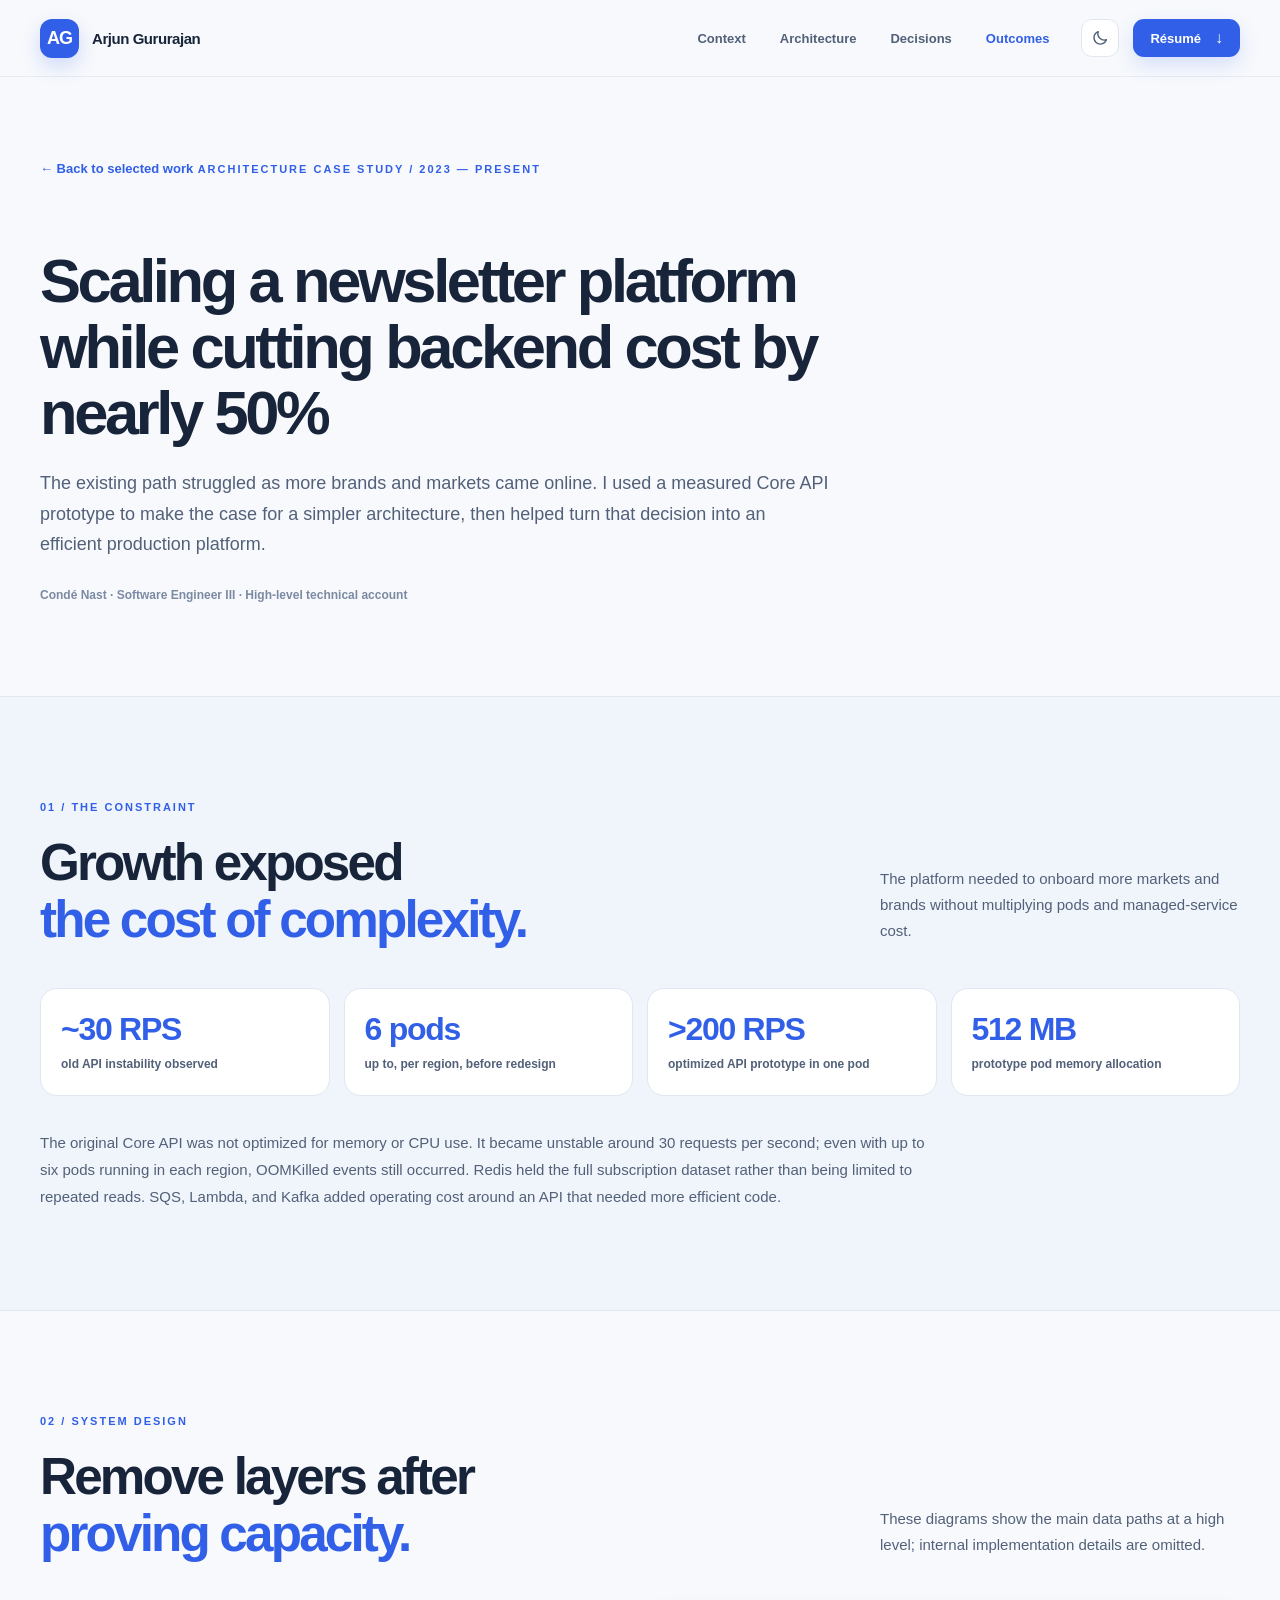
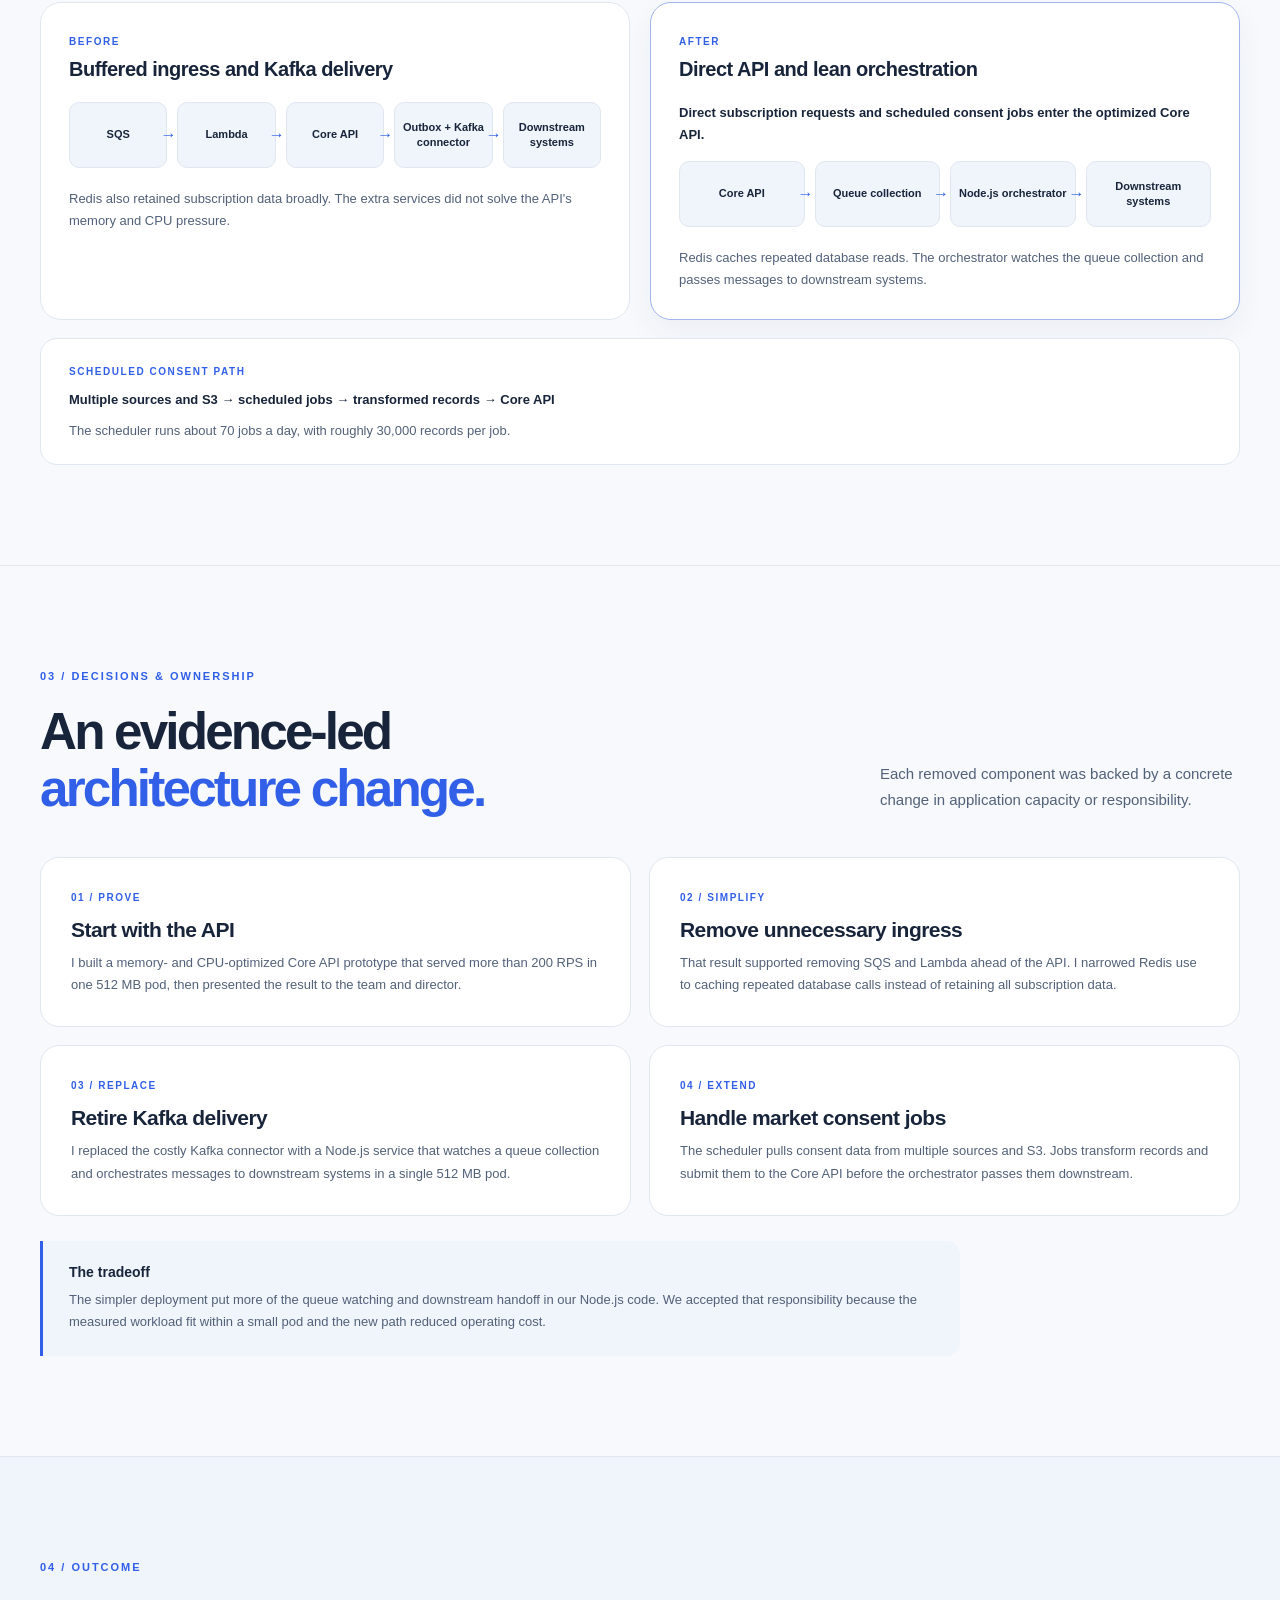
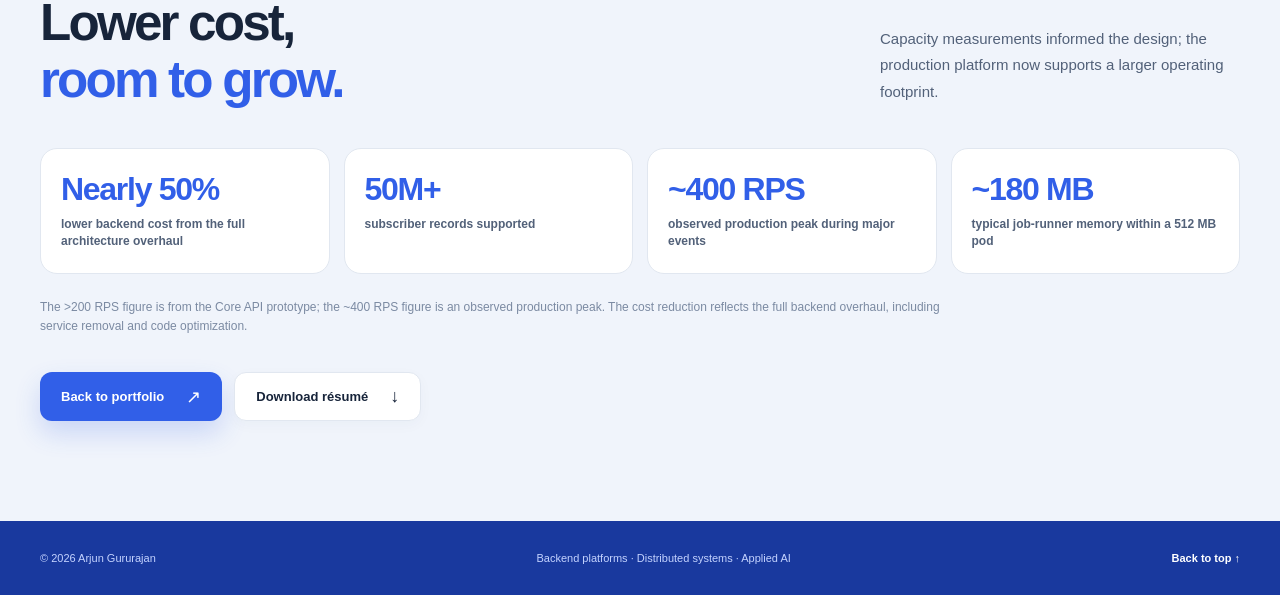
==== commit 5597b084: "fix(portfolio): Minor improvements" ====
--- a/newsletter-platform.html
+++ b/newsletter-platform.html
@@ -4,17 +4,21 @@
     <meta charset="UTF-8" />
     <meta name="viewport" content="width=device-width, initial-scale=1" />
     <meta name="theme-color" content="#f7f9fc" />
-    <meta name="description" content="How Arjun Gururajan helped simplify and scale a newsletter subscription platform while reducing backend cost." />
+    <meta name="description" content="How Arjun Gururajan scaled a newsletter platform while cutting backend cost by nearly 50%, including the measurements and architecture tradeoffs." />
     <link rel="canonical" href="https://guruvibe.dev/newsletter-platform.html" />
     <meta property="og:type" content="article" />
     <meta property="og:url" content="https://guruvibe.dev/newsletter-platform.html" />
-    <meta property="og:title" content="Newsletter platform architecture — Arjun Gururajan" />
-    <meta property="og:description" content="A measured Core API redesign, a leaner delivery path, and nearly 50% lower backend cost." />
+    <meta property="og:title" content="Scaling a newsletter platform while cutting backend cost by nearly 50% — Arjun Gururajan" />
+    <meta property="og:description" content="A measured Core API redesign, a leaner delivery path, and the tradeoffs behind nearly 50% lower backend cost." />
     <meta property="og:image" content="https://guruvibe.dev/assets/arjun-gururajan.jpg" />
     <meta property="og:image:alt" content="Portrait of Arjun Gururajan" />
-    <title>Newsletter platform architecture — Arjun Gururajan</title>
+    <meta name="twitter:card" content="summary" />
+    <meta name="twitter:title" content="Scaling a newsletter platform while cutting backend cost by nearly 50% — Arjun Gururajan" />
+    <meta name="twitter:description" content="A measured Core API redesign, a leaner delivery path, and the tradeoffs behind nearly 50% lower backend cost." />
+    <meta name="twitter:image" content="https://guruvibe.dev/assets/arjun-gururajan.jpg" />
+    <title>Scaling a newsletter platform while cutting backend cost by nearly 50% — Arjun Gururajan</title>
     <link rel="icon" type="image/jpeg" href="./assets/arjun-gururajan.jpg?v=2" />
-    <link rel="stylesheet" href="./styles.css" />
+    <link rel="stylesheet" href="./styles.css?v=3" />
     <script defer src="./script.js"></script>
   </head>
   <body class="case-page">
@@ -28,18 +32,18 @@
         <nav class="desktop-nav" aria-label="Case study navigation"><a href="#context">Context</a><a href="#architecture">Architecture</a><a href="#decisions">Decisions</a><a href="#outcomes">Outcomes</a></nav>
         <div class="header-actions">
           <button class="icon-button theme-toggle" type="button" aria-label="Switch to dark mode" title="Toggle color theme"><svg class="sun-icon" viewBox="0 0 24 24" fill="none" stroke="currentColor" stroke-width="1.8" stroke-linecap="round" stroke-linejoin="round" aria-hidden="true"><circle cx="12" cy="12" r="4"/><path d="M12 2v2m0 16v2M4.93 4.93l1.42 1.42m11.3 11.3 1.42 1.42M2 12h2m16 0h2M4.93 19.07l1.42-1.42m11.3-11.3 1.42-1.42"/></svg><svg class="moon-icon" viewBox="0 0 24 24" fill="none" stroke="currentColor" stroke-width="1.8" stroke-linecap="round" stroke-linejoin="round" aria-hidden="true"><path d="M20.5 14.3A8.5 8.5 0 0 1 9.7 3.5 8.5 8.5 0 1 0 20.5 14.3Z"/></svg></button>
-          <a class="header-contact" href="./output/pdf/Arjun_Gururajan_Staff_Engineer_Resume.pdf" download="Arjun_Gururajan_Staff_Engineer_Resume.pdf">Résumé <span aria-hidden="true">↓</span></a>
+          <a class="header-contact" href="./output/pdf/Arjun_Gururajan_Backend_Platform_Engineer.pdf" download="Arjun_Gururajan_Backend_Platform_Engineer.pdf">Résumé <span aria-hidden="true">↓</span></a>
           <button class="icon-button menu-toggle" type="button" aria-label="Open menu" aria-expanded="false" aria-controls="mobile-nav"><span></span><span></span></button>
         </div>
       </div>
-      <nav class="mobile-nav" id="mobile-nav" aria-label="Mobile case study navigation" hidden><a href="#context">Context</a><a href="#architecture">Architecture</a><a href="#decisions">Decisions</a><a href="#outcomes">Outcomes</a><a href="./index.html#work">Portfolio home</a><a href="./output/pdf/Arjun_Gururajan_Staff_Engineer_Resume.pdf" download="Arjun_Gururajan_Staff_Engineer_Resume.pdf">Download résumé ↓</a></nav>
+      <nav class="mobile-nav" id="mobile-nav" aria-label="Mobile case study navigation" hidden><a href="#context">Context</a><a href="#architecture">Architecture</a><a href="#decisions">Decisions</a><a href="#outcomes">Outcomes</a><a href="./index.html#work">Portfolio home</a><a href="./output/pdf/Arjun_Gururajan_Backend_Platform_Engineer.pdf" download="Arjun_Gururajan_Backend_Platform_Engineer.pdf">Download résumé ↓</a></nav>
     </header>
 
     <main id="main">
       <section class="case-hero shell" aria-labelledby="case-title">
         <a class="case-back" href="./index.html#work">← Back to selected work</a>
         <span class="section-kicker">ARCHITECTURE CASE STUDY / 2023 — PRESENT</span>
-        <h1 id="case-title">A leaner newsletter backend for growing markets.</h1>
+        <h1 id="case-title">Scaling a newsletter platform while cutting backend cost by nearly 50%</h1>
         <p class="case-lede">The existing path struggled as more brands and markets came online. I used a measured Core API prototype to make the case for a simpler architecture, then helped turn that decision into an efficient production platform.</p>
         <p class="case-context-line">Condé Nast · Software Engineer III · High-level technical account</p>
       </section>
@@ -72,9 +76,9 @@
 
       <section class="case-section case-outcomes-section" id="outcomes" aria-labelledby="outcomes-title"><div class="shell">
         <div class="section-heading reveal"><div><span class="section-kicker">04 / OUTCOME</span><h2 id="outcomes-title">Lower cost,<br /><span>room to grow.</span></h2></div><p>Capacity measurements informed the design; the production platform now supports a larger operating footprint.</p></div>
-        <div class="outcome-grid reveal"><div><strong>Nearly 50%</strong><span>lower backend cost from the full architecture overhaul</span></div><div><strong>50M+</strong><span>subscriber records supported</span></div><div><strong>~400 RPS</strong><span>peak traffic observed during major events</span></div><div><strong>~180 MB</strong><span>typical job-runner memory within a 512 MB pod</span></div></div>
+        <div class="outcome-grid reveal"><div><strong>Nearly 50%</strong><span>lower backend cost from the full architecture overhaul</span></div><div><strong>50M+</strong><span>subscriber records supported</span></div><div><strong>~400 RPS</strong><span>observed production peak during major events</span></div><div><strong>~180 MB</strong><span>typical job-runner memory within a 512 MB pod</span></div></div>
         <p class="case-qualification reveal">The &gt;200 RPS figure is from the Core API prototype; the ~400 RPS figure is an observed production peak. The cost reduction reflects the full backend overhaul, including service removal and code optimization.</p>
-        <div class="case-end-actions"><a class="button button-primary" href="./index.html#work">Back to portfolio <span aria-hidden="true">↗</span></a><a class="button button-quiet" href="./output/pdf/Arjun_Gururajan_Staff_Engineer_Resume.pdf" download="Arjun_Gururajan_Staff_Engineer_Resume.pdf">Download résumé <span aria-hidden="true">↓</span></a></div>
+        <div class="case-end-actions"><a class="button button-primary" href="./index.html#work">Back to portfolio <span aria-hidden="true">↗</span></a><a class="button button-quiet" href="./output/pdf/Arjun_Gururajan_Backend_Platform_Engineer.pdf" download="Arjun_Gururajan_Backend_Platform_Engineer.pdf">Download résumé <span aria-hidden="true">↓</span></a></div>
       </div></section>
     </main>
 
--- a/styles.css
+++ b/styles.css
@@ -142,7 +142,7 @@
 .case-hero{padding-top:82px;padding-bottom:94px}
 .case-back{display:inline-flex;margin-bottom:52px;color:var(--blue);font-size:13px;font-weight:750}
 .case-back:hover{text-decoration:underline}
-.case-hero h1{max-width:900px;margin:20px 0 22px;font-size:clamp(47px,5.8vw,76px)}
+.case-hero h1{max-width:900px;margin:20px 0 22px;font-size:clamp(44px,4.8vw,64px)}
 .case-lede{max-width:790px;margin:0;color:var(--text-soft);font-size:18px;line-height:1.7}
 .case-context-line{margin:28px 0 0;color:var(--text-faint);font-size:12px;font-weight:650}
 .case-section{padding-block:100px;border-top:1px solid var(--line)}
@@ -176,4 +176,4 @@
 .case-qualification{max-width:910px;margin:24px 0 0;color:var(--text-faint);font-size:12px;line-height:1.65}
 .case-end-actions{display:flex;flex-wrap:wrap;gap:12px;margin-top:35px}
 @media(max-width:800px){.stack-section{padding-block:72px}.ai-work-grid,.architecture-comparison{grid-template-columns:1fr}.case-facts,.outcome-grid{grid-template-columns:repeat(2,minmax(0,1fr))}.case-section{padding-block:80px}}
-@media(max-width:620px){.stack-section{padding-block:62px}.stack-group{padding:20px}.stack-section .section-heading{margin-bottom:27px}#work{padding-top:76px}.ai-section{padding-block:76px}.ai-work-card,.ai-learning-note{padding:23px}.system-flow span{font-size:9px;padding:11px 4px}.system-flow b{font-size:13px}.case-hero{padding-top:50px;padding-bottom:66px}.case-back{margin-bottom:37px}.case-hero h1{font-size:clamp(42px,10vw,58px)}.case-lede{font-size:15px}.case-section{padding-block:72px}.case-facts>div,.outcome-grid>div{padding:17px 15px}.case-facts strong,.outcome-grid strong{font-size:24px}.architecture-panel{padding:22px}.architecture-flow{flex-direction:column;gap:12px}.architecture-flow li{min-height:47px}.architecture-flow li:not(:last-child)::after{content:"↓";right:auto;bottom:-17px}.decision-grid{grid-template-columns:1fr}.decision-card{padding:24px}}
+@media(max-width:620px){.stack-section{padding-block:62px}.stack-group{padding:20px}.stack-section .section-heading{margin-bottom:27px}#work{padding-top:76px}.ai-section{padding-block:76px}.ai-work-card,.ai-learning-note{padding:23px}.system-flow span{font-size:9px;padding:11px 4px}.system-flow b{font-size:13px}.case-hero{padding-top:50px;padding-bottom:66px}.case-back{margin-bottom:37px}.case-hero h1{font-size:clamp(38px,9vw,48px)}.case-lede{font-size:15px}.case-section{padding-block:72px}.case-facts>div,.outcome-grid>div{padding:17px 15px}.case-facts strong,.outcome-grid strong{font-size:24px}.architecture-panel{padding:22px}.architecture-flow{flex-direction:column;gap:12px}.architecture-flow li{min-height:47px}.architecture-flow li:not(:last-child)::after{content:"↓";right:auto;bottom:-17px}.decision-grid{grid-template-columns:1fr}.decision-card{padding:24px}}
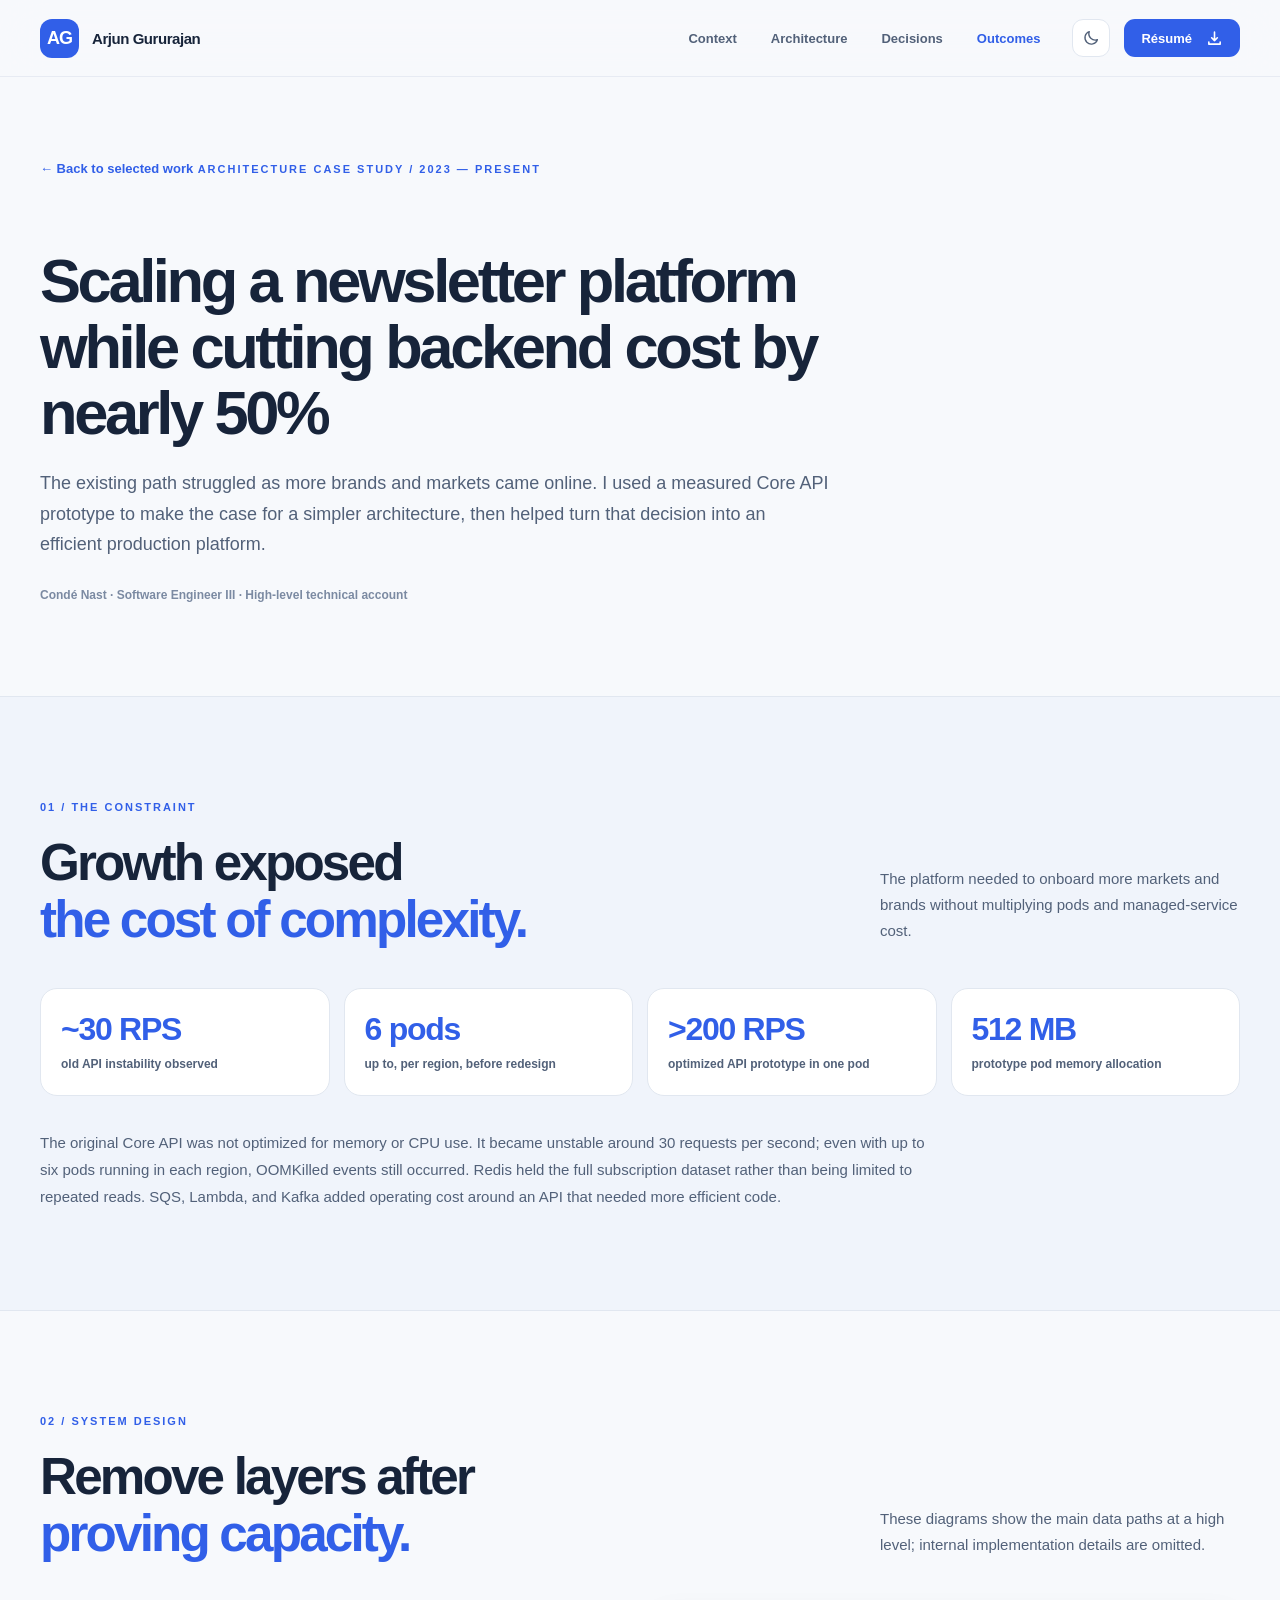
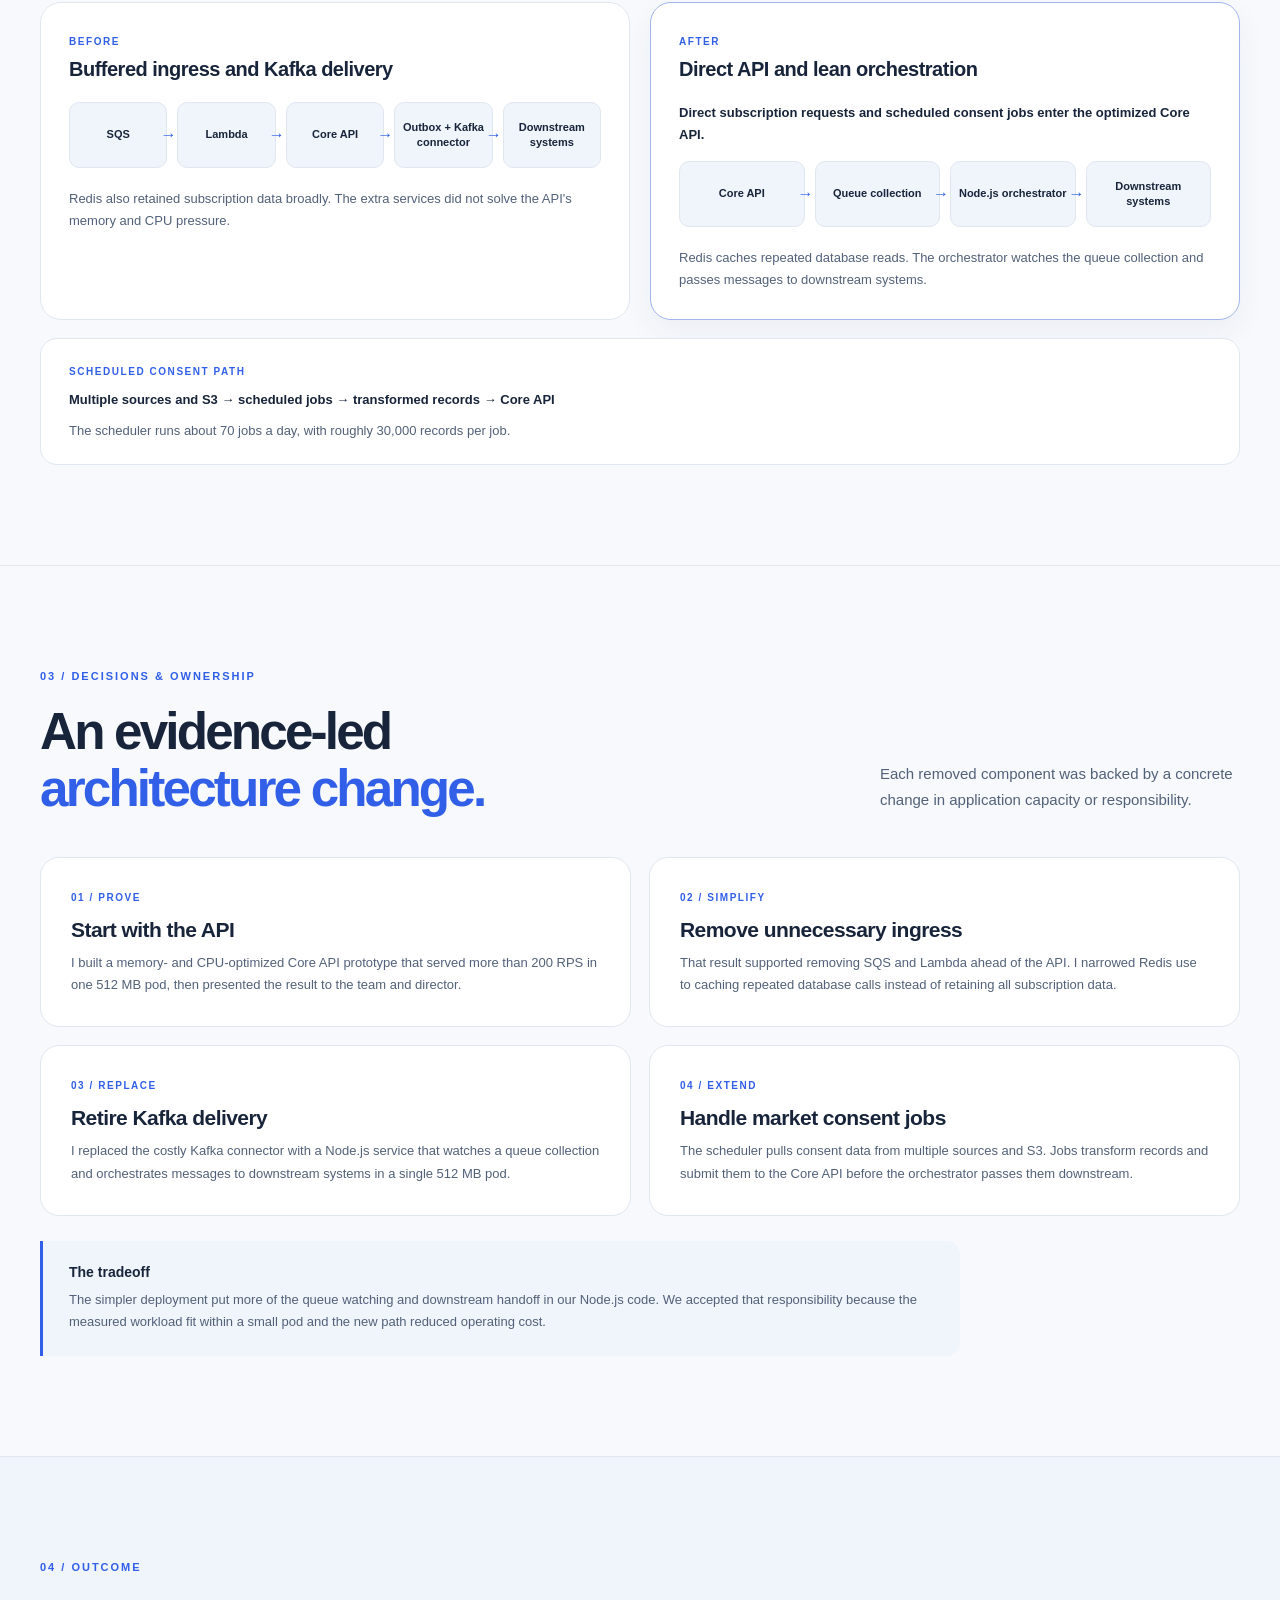
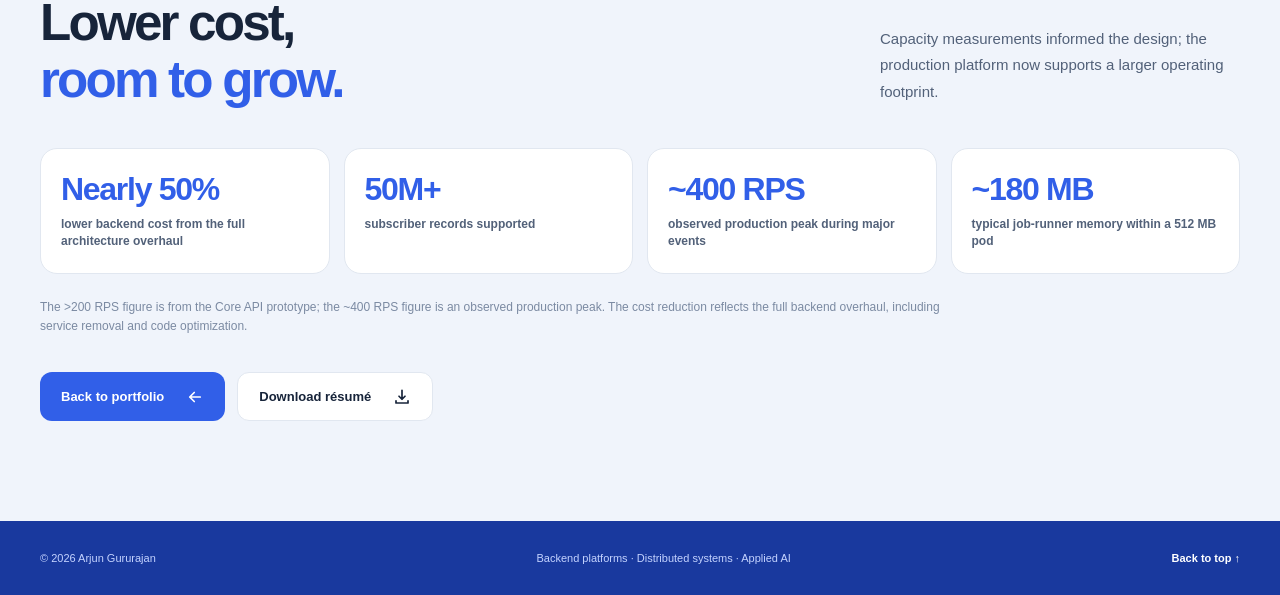
==== commit 3fe6bd75: "fix(portfolio): Minor improvements" ====
--- a/newsletter-platform.html
+++ b/newsletter-platform.html
@@ -18,7 +18,7 @@
     <meta name="twitter:image" content="https://guruvibe.dev/assets/arjun-gururajan.jpg" />
     <title>Scaling a newsletter platform while cutting backend cost by nearly 50% — Arjun Gururajan</title>
     <link rel="icon" type="image/jpeg" href="./assets/arjun-gururajan.jpg?v=2" />
-    <link rel="stylesheet" href="./styles.css?v=3" />
+    <link rel="stylesheet" href="./styles.css?v=4" />
     <script defer src="./script.js"></script>
   </head>
   <body class="case-page">
@@ -32,11 +32,11 @@
         <nav class="desktop-nav" aria-label="Case study navigation"><a href="#context">Context</a><a href="#architecture">Architecture</a><a href="#decisions">Decisions</a><a href="#outcomes">Outcomes</a></nav>
         <div class="header-actions">
           <button class="icon-button theme-toggle" type="button" aria-label="Switch to dark mode" title="Toggle color theme"><svg class="sun-icon" viewBox="0 0 24 24" fill="none" stroke="currentColor" stroke-width="1.8" stroke-linecap="round" stroke-linejoin="round" aria-hidden="true"><circle cx="12" cy="12" r="4"/><path d="M12 2v2m0 16v2M4.93 4.93l1.42 1.42m11.3 11.3 1.42 1.42M2 12h2m16 0h2M4.93 19.07l1.42-1.42m11.3-11.3 1.42-1.42"/></svg><svg class="moon-icon" viewBox="0 0 24 24" fill="none" stroke="currentColor" stroke-width="1.8" stroke-linecap="round" stroke-linejoin="round" aria-hidden="true"><path d="M20.5 14.3A8.5 8.5 0 0 1 9.7 3.5 8.5 8.5 0 1 0 20.5 14.3Z"/></svg></button>
-          <a class="header-contact" href="./output/pdf/Arjun_Gururajan_Backend_Platform_Engineer.pdf" download="Arjun_Gururajan_Backend_Platform_Engineer.pdf">Résumé <span aria-hidden="true">↓</span></a>
+          <a class="header-contact" href="./output/pdf/Arjun_Gururajan_Backend_Platform_Engineer.pdf" download="Arjun_Gururajan_Backend_Platform_Engineer.pdf">Résumé <svg class="action-icon" viewBox="0 0 24 24" fill="none" stroke="currentColor" stroke-width="2.25" stroke-linecap="round" stroke-linejoin="round" aria-hidden="true"><path d="M12 3v12m-4-4 4 4 4-4M4 17v3h16v-3"/></svg></a>
           <button class="icon-button menu-toggle" type="button" aria-label="Open menu" aria-expanded="false" aria-controls="mobile-nav"><span></span><span></span></button>
         </div>
       </div>
-      <nav class="mobile-nav" id="mobile-nav" aria-label="Mobile case study navigation" hidden><a href="#context">Context</a><a href="#architecture">Architecture</a><a href="#decisions">Decisions</a><a href="#outcomes">Outcomes</a><a href="./index.html#work">Portfolio home</a><a href="./output/pdf/Arjun_Gururajan_Backend_Platform_Engineer.pdf" download="Arjun_Gururajan_Backend_Platform_Engineer.pdf">Download résumé ↓</a></nav>
+      <nav class="mobile-nav" id="mobile-nav" aria-label="Mobile case study navigation" hidden><a href="#context">Context</a><a href="#architecture">Architecture</a><a href="#decisions">Decisions</a><a href="#outcomes">Outcomes</a><a href="./index.html#work">Portfolio home</a><a href="./output/pdf/Arjun_Gururajan_Backend_Platform_Engineer.pdf" download="Arjun_Gururajan_Backend_Platform_Engineer.pdf">Download résumé <svg class="action-icon" viewBox="0 0 24 24" fill="none" stroke="currentColor" stroke-width="2.25" stroke-linecap="round" stroke-linejoin="round" aria-hidden="true"><path d="M12 3v12m-4-4 4 4 4-4M4 17v3h16v-3"/></svg></a></nav>
     </header>
 
     <main id="main">
@@ -78,7 +78,7 @@
         <div class="section-heading reveal"><div><span class="section-kicker">04 / OUTCOME</span><h2 id="outcomes-title">Lower cost,<br /><span>room to grow.</span></h2></div><p>Capacity measurements informed the design; the production platform now supports a larger operating footprint.</p></div>
         <div class="outcome-grid reveal"><div><strong>Nearly 50%</strong><span>lower backend cost from the full architecture overhaul</span></div><div><strong>50M+</strong><span>subscriber records supported</span></div><div><strong>~400 RPS</strong><span>observed production peak during major events</span></div><div><strong>~180 MB</strong><span>typical job-runner memory within a 512 MB pod</span></div></div>
         <p class="case-qualification reveal">The &gt;200 RPS figure is from the Core API prototype; the ~400 RPS figure is an observed production peak. The cost reduction reflects the full backend overhaul, including service removal and code optimization.</p>
-        <div class="case-end-actions"><a class="button button-primary" href="./index.html#work">Back to portfolio <span aria-hidden="true">↗</span></a><a class="button button-quiet" href="./output/pdf/Arjun_Gururajan_Backend_Platform_Engineer.pdf" download="Arjun_Gururajan_Backend_Platform_Engineer.pdf">Download résumé <span aria-hidden="true">↓</span></a></div>
+        <div class="case-end-actions"><a class="button button-primary" href="./index.html#work">Back to portfolio <svg class="action-icon" viewBox="0 0 24 24" fill="none" stroke="currentColor" stroke-width="2.25" stroke-linecap="round" stroke-linejoin="round" aria-hidden="true"><path d="M19 12H5m6-6-6 6 6 6"/></svg></a><a class="button button-quiet" href="./output/pdf/Arjun_Gururajan_Backend_Platform_Engineer.pdf" download="Arjun_Gururajan_Backend_Platform_Engineer.pdf">Download résumé <svg class="action-icon" viewBox="0 0 24 24" fill="none" stroke="currentColor" stroke-width="2.25" stroke-linecap="round" stroke-linejoin="round" aria-hidden="true"><path d="M12 3v12m-4-4 4 4 4-4M4 17v3h16v-3"/></svg></a></div>
       </div></section>
     </main>
 
--- a/styles.css
+++ b/styles.css
@@ -6,17 +6,17 @@
 .contact-section a:focus-visible,.site-footer a:focus-visible{outline-color:#fff}
 
 /* Navigation */
-.site-header{position:sticky;top:0;z-index:20;background:color-mix(in srgb,var(--bg) 88%,transparent);backdrop-filter:blur(20px);-webkit-backdrop-filter:blur(20px);border-bottom:1px solid color-mix(in srgb,var(--line) 72%,transparent)}.header-inner{height:var(--header);display:flex;align-items:center;justify-content:space-between;gap:32px}.brand{display:inline-flex;align-items:center;gap:13px;white-space:nowrap}.brand-mark{display:grid;place-items:center;width:39px;height:39px;background:var(--blue);border-radius:12px;color:#fff;font-size:20px;font-weight:800;letter-spacing:-2px;padding-right:2px;box-shadow:0 8px 20px rgba(49,95,232,.2)}.brand-dot{color:#b9caff}.brand-name{font-size:15px;font-weight:760;letter-spacing:-.45px}.desktop-nav{display:flex;align-items:center;gap:34px;margin-left:auto}.desktop-nav a{font-size:13px;font-weight:650;color:var(--text-soft);transition:color .2s}.desktop-nav a:hover,.desktop-nav a.active{color:var(--blue)}.header-actions{display:flex;align-items:center;gap:14px}.icon-button{height:38px;width:38px;display:grid;place-items:center;border:1px solid var(--line);border-radius:11px;background:var(--surface);color:var(--text-soft);transition:background .2s,border-color .2s,transform .2s}.icon-button:hover{background:var(--surface-muted);border-color:var(--blue);transform:translateY(-2px)}.icon-button svg{width:18px;height:18px}.sun-icon{display:none}html[data-theme="dark"] .sun-icon{display:block}html[data-theme="dark"] .moon-icon{display:none}.header-contact{display:inline-flex;align-items:center;gap:14px;height:38px;padding:0 17px;border-radius:11px;color:#fff;background:var(--blue);font-size:13px;font-weight:700;box-shadow:0 8px 20px rgba(49,95,232,.17);transition:transform .2s,box-shadow .2s,background .2s}.header-contact:hover{background:var(--blue-dark);transform:translateY(-2px);box-shadow:0 10px 25px rgba(49,95,232,.23)}.header-contact span{font-size:16px}.menu-toggle,.mobile-nav{display:none}
+.site-header{position:sticky;top:0;z-index:20;background:color-mix(in srgb,var(--bg) 88%,transparent);backdrop-filter:blur(20px);-webkit-backdrop-filter:blur(20px);border-bottom:1px solid color-mix(in srgb,var(--line) 72%,transparent)}.header-inner{height:var(--header);display:flex;align-items:center;justify-content:space-between;gap:32px}.brand{display:inline-flex;align-items:center;gap:13px;white-space:nowrap}.brand-mark{display:grid;place-items:center;width:39px;height:39px;background:var(--blue);border-radius:12px;color:#fff;font-size:20px;font-weight:800;letter-spacing:-2px;padding-right:2px}.brand-dot{color:#b9caff}.brand-name{font-size:15px;font-weight:760;letter-spacing:-.45px}.desktop-nav{display:flex;align-items:center;gap:34px;margin-left:auto}.desktop-nav a{font-size:13px;font-weight:650;color:var(--text-soft);transition:color .2s}.desktop-nav a:hover,.desktop-nav a.active{color:var(--blue)}.header-actions{display:flex;align-items:center;gap:14px}.icon-button{height:38px;width:38px;display:grid;place-items:center;border:1px solid var(--line);border-radius:11px;background:var(--surface);color:var(--text-soft);transition:background .2s,border-color .2s,transform .2s}.icon-button:hover{background:var(--surface-muted);border-color:var(--blue);transform:translateY(-2px)}.icon-button svg{width:18px;height:18px}.sun-icon{display:none}html[data-theme="dark"] .sun-icon{display:block}html[data-theme="dark"] .moon-icon{display:none}.header-contact{display:inline-flex;align-items:center;gap:14px;height:38px;padding:0 17px;border-radius:11px;color:#fff;background:var(--blue);font-size:13px;font-weight:700;transition:transform .2s,background .2s}.header-contact:hover{background:var(--blue-dark);transform:translateY(-2px)}.header-contact .action-icon{width:17px;height:17px;flex:none}.menu-toggle,.mobile-nav{display:none}
 
 /* Hero */
-.hero{display:grid;grid-template-columns:minmax(0,1.04fr) minmax(440px,.96fr);gap:54px;align-items:center;min-height:638px;padding-top:68px;padding-bottom:84px}.hero-copy{position:relative;z-index:1}.eyebrow,.section-kicker{font-size:11px;font-weight:800;letter-spacing:2px;color:var(--blue)}.eyebrow{display:flex;align-items:center;gap:10px;white-space:nowrap}.status-dot{width:8px;height:8px;background:#28c789;border-radius:50%;box-shadow:0 0 0 4px rgba(40,199,137,.12)}.eyebrow-sep{color:var(--text-faint)}h1,h2,h3,p{margin-top:0}h1,h2{letter-spacing:-.055em}h1{font-size:clamp(48px,5vw,76px);line-height:1.075;margin:27px 0 24px;max-width:660px;font-weight:790}h1 em{font-style:normal;color:var(--blue)}.hero-lede{font-size:17px;line-height:1.75;color:var(--text-soft);max-width:560px;margin-bottom:30px}.hero-ctas{display:flex;align-items:center;gap:15px;flex-wrap:wrap}.button{display:inline-flex;align-items:center;justify-content:center;gap:22px;min-height:49px;padding:0 21px;border-radius:12px;font-size:13px;font-weight:750;white-space:nowrap;transition:transform .23s,box-shadow .23s,background .23s}.button:hover{transform:translateY(-3px)}.button span{font-size:18px;font-weight:500}.button-primary{color:#fff;background:var(--blue);box-shadow:0 12px 26px rgba(49,95,232,.2)}.button-primary:hover{background:var(--blue-dark);box-shadow:0 16px 30px rgba(49,95,232,.28)}.button-quiet{background:var(--surface);border:1px solid var(--line);box-shadow:0 4px 14px rgba(30,57,102,.03)}.button-quiet:hover{background:var(--surface-muted)}.hero-footnote{display:flex;align-items:center;gap:12px;margin-top:49px;color:var(--text-faint);font-size:12px;font-weight:590;letter-spacing:.1px}.footnote-line{width:28px;height:1px;background:var(--blue)}
-.hero-art{height:467px;position:relative;border-radius:30px;background:linear-gradient(140deg,#e8efff 0%,#f5f8ff 56%,#e6f4f8 100%);border:1px solid #e5ebf7;overflow:hidden;box-shadow:var(--shadow)}html[data-theme="dark"] .hero-art{background:linear-gradient(140deg,#1b2a49 0%,#15243b 56%,#14333e 100%);border-color:#273753}.art-grid{position:absolute;inset:0;background-image:linear-gradient(rgba(74,112,199,.065) 1px,transparent 1px),linear-gradient(90deg,rgba(74,112,199,.065) 1px,transparent 1px);background-size:29px 29px;mask-image:linear-gradient(90deg,transparent,#000 12%,#000 88%,transparent)}.art-glow{position:absolute;width:300px;height:300px;border-radius:50%;background:#8aacff;filter:blur(75px);opacity:.17;left:24%;top:18%}.flow-card{position:absolute;display:flex;align-items:center;gap:13px;background:var(--surface);border:1px solid var(--line);box-shadow:0 16px 40px rgba(37,72,130,.13)}.flow-card strong,.flow-card small{display:block}.flow-card strong{font-size:13px;letter-spacing:-.2px}.flow-card small{margin-top:5px;font-size:10px;color:var(--text-faint)}.flow-input,.flow-output{width:230px;height:72px;padding:12px 15px;border-radius:15px;left:50%;transform:translateX(-50%)}.flow-input{top:67px}.flow-output{bottom:67px}.flow-icon{width:38px;height:38px;display:grid;place-items:center;flex:none;border-radius:10px}.flow-icon svg{width:20px;height:20px}.input-icon{background:#e8efff;color:#315fe8}.output-icon{background:#ddf6ef;color:#18996f}html[data-theme="dark"] .input-icon{background:#293c67;color:#a9bfff}html[data-theme="dark"] .output-icon{background:#204c47;color:#62dbb6}.flow-core{left:50%;top:50%;transform:translate(-50%,-50%);width:322px;min-height:114px;padding:21px;border-radius:21px;border:1px solid #b7c9ff;z-index:2;box-shadow:0 21px 49px rgba(43,78,154,.2)}.core-symbol{position:relative;width:49px;height:49px;display:grid;grid-template-columns:repeat(2,1fr);gap:4px;flex:none;padding:10px;background:var(--blue);border-radius:14px;transform:rotate(-9deg)}.core-symbol span{background:white;border-radius:3px;opacity:.94}.core-symbol span:nth-child(2){opacity:.55}.core-symbol span:nth-child(3){opacity:.75}.core-text small:first-child{color:var(--blue);font-weight:800;letter-spacing:1.35px;font-size:9px}.core-text strong{margin-top:7px;font-size:16px;letter-spacing:-.35px}.core-text small:last-child{margin-top:7px;font-size:10px}.core-ring{position:absolute;width:362px;height:154px;left:50%;top:50%;transform:translate(-50%,-50%);border:1px solid rgba(74,110,201,.19);border-radius:28px;z-index:-1}.flow-connector{position:absolute;left:50%;width:2px;height:58px;background:linear-gradient(var(--blue),#a3bafd);transform:translateX(-50%);overflow:hidden}.connector-one{top:139px}.connector-two{bottom:139px}.flow-connector span{position:absolute;left:-2px;top:-10px;width:6px;height:16px;border-radius:10px;background:var(--blue);box-shadow:0 0 10px var(--blue);animation:travel 2.3s linear infinite}.connector-two span{animation-delay:1.15s}.float-label{position:absolute;display:flex;align-items:center;gap:8px;z-index:3;color:#57709e;font-size:10px;font-weight:750;letter-spacing:.5px}.label-top{top:27px;right:26px}.label-bottom{bottom:25px;left:28px}.mini-orbit{width:7px;height:7px;border-radius:50%;background:#27c997}.live-pulse{height:5px;width:22px;background:linear-gradient(90deg,#b8f1e0,#2bc998);border-radius:4px}.code-brackets{font-size:15px;font-weight:700;color:var(--blue)}@keyframes travel{to{top:70px}}
+.hero{display:grid;grid-template-columns:minmax(0,1.04fr) minmax(440px,.96fr);gap:54px;align-items:center;min-height:638px;padding-top:68px;padding-bottom:84px}.hero-copy{position:relative;z-index:1}.eyebrow,.section-kicker{font-size:11px;font-weight:800;letter-spacing:2px;color:var(--blue)}.eyebrow{display:flex;align-items:center;gap:10px;white-space:nowrap}.status-dot{width:8px;height:8px;background:#28c789;border-radius:50%}.eyebrow-sep{color:var(--text-faint)}h1,h2,h3,p{margin-top:0}h1,h2{letter-spacing:-.055em}h1{font-size:clamp(48px,5vw,76px);line-height:1.075;margin:27px 0 24px;max-width:660px;font-weight:790}h1 em{font-style:normal;color:var(--blue)}.hero-lede{font-size:17px;line-height:1.75;color:var(--text-soft);max-width:560px;margin-bottom:30px}.hero-ctas{display:flex;align-items:center;gap:15px;flex-wrap:wrap}.button{display:inline-flex;align-items:center;justify-content:center;gap:22px;min-height:49px;padding:0 21px;border-radius:12px;font-size:13px;font-weight:750;white-space:nowrap;transition:transform .23s,background .23s}.button:hover{transform:translateY(-3px)}.button .action-icon{width:18px;height:18px;flex:none}.button-primary{color:#fff;background:var(--blue)}.button-primary:hover{background:var(--blue-dark)}.button-quiet{background:var(--surface);border:1px solid var(--line)}.button-quiet:hover{background:var(--surface-muted)}.hero-footnote{display:flex;align-items:center;gap:12px;margin-top:49px;color:var(--text-faint);font-size:12px;font-weight:590;letter-spacing:.1px}.footnote-line{width:28px;height:1px;background:var(--blue)}
+.hero-art{height:467px;position:relative;border-radius:30px;background:linear-gradient(140deg,#e8efff 0%,#f5f8ff 56%,#e6f4f8 100%);border:1px solid #e5ebf7;overflow:hidden;box-shadow:var(--shadow)}html[data-theme="dark"] .hero-art{background:linear-gradient(140deg,#1b2a49 0%,#15243b 56%,#14333e 100%);border-color:#273753}.art-grid{position:absolute;inset:0;background-image:linear-gradient(rgba(74,112,199,.065) 1px,transparent 1px),linear-gradient(90deg,rgba(74,112,199,.065) 1px,transparent 1px);background-size:29px 29px;mask-image:linear-gradient(90deg,transparent,#000 12%,#000 88%,transparent)}.flow-card{position:absolute;display:flex;align-items:center;gap:13px;background:var(--surface);border:1px solid var(--line);box-shadow:0 16px 40px rgba(37,72,130,.13)}.flow-card strong,.flow-card small{display:block}.flow-card strong{font-size:13px;letter-spacing:-.2px}.flow-card small{margin-top:5px;font-size:10px;color:var(--text-faint)}.flow-input,.flow-output{width:230px;height:72px;padding:12px 15px;border-radius:15px;left:50%;transform:translateX(-50%)}.flow-input{top:67px}.flow-output{bottom:67px}.flow-icon{width:38px;height:38px;display:grid;place-items:center;flex:none;border-radius:10px}.flow-icon svg{width:20px;height:20px}.input-icon{background:#e8efff;color:#315fe8}.output-icon{background:#ddf6ef;color:#18996f}html[data-theme="dark"] .input-icon{background:#293c67;color:#a9bfff}html[data-theme="dark"] .output-icon{background:#204c47;color:#62dbb6}.flow-core{left:50%;top:50%;transform:translate(-50%,-50%);width:322px;min-height:114px;padding:21px;border-radius:21px;border:1px solid #b7c9ff;z-index:2}.core-symbol{position:relative;width:49px;height:49px;display:grid;grid-template-columns:repeat(2,1fr);gap:4px;flex:none;padding:10px;background:var(--blue);border-radius:14px;transform:rotate(-9deg)}.core-symbol span{background:white;border-radius:3px;opacity:.94}.core-symbol span:nth-child(2){opacity:.55}.core-symbol span:nth-child(3){opacity:.75}.core-text small:first-child{color:var(--blue);font-weight:800;letter-spacing:1.35px;font-size:9px}.core-text strong{margin-top:7px;font-size:16px;letter-spacing:-.35px}.core-text small:last-child{margin-top:7px;font-size:10px}.core-ring{position:absolute;width:362px;height:154px;left:50%;top:50%;transform:translate(-50%,-50%);border:1px solid rgba(74,110,201,.19);border-radius:28px;z-index:-1}.flow-connector{position:absolute;left:50%;width:2px;height:58px;background:linear-gradient(var(--blue),#a3bafd);transform:translateX(-50%);overflow:hidden}.connector-one{top:139px}.connector-two{bottom:139px}.flow-connector span{position:absolute;left:-2px;top:-10px;width:6px;height:16px;border-radius:10px;background:var(--blue);animation:travel 2.3s linear infinite}.connector-two span{animation-delay:1.15s}.float-label{position:absolute;display:flex;align-items:center;gap:8px;z-index:3;color:#57709e;font-size:10px;font-weight:750;letter-spacing:.5px}.label-top{top:27px;right:26px}.label-bottom{bottom:25px;left:28px}.mini-orbit{width:7px;height:7px;border-radius:50%;background:#27c997}.live-pulse{height:5px;width:22px;background:linear-gradient(90deg,#b8f1e0,#2bc998);border-radius:4px}.code-brackets{font-size:15px;font-weight:700;color:var(--blue)}@keyframes travel{to{top:70px}}
 .signal-strip{border-top:1px solid var(--line);border-bottom:1px solid var(--line);background:var(--surface)}.signal-inner{min-height:114px;display:flex;align-items:center;justify-content:space-between;gap:22px}.signal-inner p{margin:0;display:flex;flex-direction:column;gap:7px;flex:1}.signal-inner strong{font-size:14px;letter-spacing:.6px}.signal-inner span:not(.signal-divider){font-size:12px;color:var(--text-faint)}.signal-divider{height:36px;width:1px;background:var(--line)}
 
 /* Sections */
 .section{padding-top:128px;padding-bottom:128px}.section-heading{display:flex;align-items:end;justify-content:space-between;gap:54px;margin-bottom:54px}.section-heading>div{flex:1}.section-heading h2{font-size:clamp(39px,4vw,60px);line-height:1.12;margin:19px 0 0;font-weight:770}.section-heading h2 span{color:var(--blue)}.section-heading>p{max-width:360px;color:var(--text-soft);font-size:15px;line-height:1.75;margin:0 0 4px}
 .project-grid{display:grid;grid-template-columns:repeat(2,minmax(0,1fr));gap:22px}.project-card{min-width:0;background:var(--surface);border:1px solid var(--line);border-radius:var(--radius);overflow:hidden;box-shadow:0 8px 28px rgba(31,54,106,.035);transition:transform .3s,box-shadow .3s,border-color .3s}.project-card:hover{transform:translateY(-7px);box-shadow:var(--shadow-hover);border-color:color-mix(in srgb,var(--blue) 37%,var(--line))}.card-top{height:52px;padding:0 25px;display:flex;align-items:center;justify-content:space-between;gap:10px}.project-index,.project-period,.project-type{font-size:10px;font-weight:800;letter-spacing:1.55px}.project-index{color:var(--blue)}.project-period{color:var(--text-faint)}.project-visual{position:relative;height:220px;overflow:hidden}.project-body{padding:28px 30px 31px}.project-type{color:var(--blue)}.project-body h3{margin:11px 0 12px;font-size:25px;letter-spacing:-1px;line-height:1.2}.project-body p{min-height:96px;margin:0;color:var(--text-soft);font-size:13px;line-height:1.75}.tag-row{display:flex;flex-wrap:wrap;gap:7px;margin-top:21px}.tag-row span{padding:7px 10px;border-radius:7px;background:var(--surface-muted);color:var(--text-soft);font-size:10px;font-weight:700}
-.visual-subscriptions{display:grid;place-items:center;background:radial-gradient(circle at 50% 48%,#c2d4ff 0,#deebff 37%,#f0f5ff 100%)}.visual-subscriptions:before,.visual-mobile:before,.visual-publishing:before{content:"";position:absolute;inset:0;background-image:radial-gradient(#6284cd 1px,transparent 1px);background-size:19px 19px;opacity:.14}.system-board{position:relative;z-index:1;width:min(100% - 48px,420px);padding:15px;border:1px solid #c6d8fa;border-radius:16px;background:rgba(255,255,255,.93);box-shadow:0 15px 34px rgba(34,69,133,.13)}.system-board-label{margin-bottom:11px;color:#4d6695;font-size:9px;font-weight:800;letter-spacing:1.5px;text-transform:uppercase}.system-grid{display:grid;grid-template-columns:repeat(2,minmax(0,1fr));gap:9px}.system-node{display:flex;align-items:center;gap:9px;min-width:0;min-height:55px;padding:9px;background:#f4f7ff;border:1px solid #dae5fb;border-radius:10px;color:#263c63;font-size:11px;font-weight:750}.system-node-mark{display:grid;place-items:center;flex:none;width:27px;height:27px;border-radius:8px;background:#315fe8;color:#fff;font-size:9px;font-weight:800;letter-spacing:-.4px}.system-node span:last-child{min-width:0}
+.visual-subscriptions{display:grid;place-items:center;background:linear-gradient(135deg,#deebff,#f0f5ff)}.visual-subscriptions:before,.visual-mobile:before,.visual-publishing:before{content:"";position:absolute;inset:0;background-image:radial-gradient(#6284cd 1px,transparent 1px);background-size:19px 19px;opacity:.14}.system-board{position:relative;z-index:1;width:min(100% - 48px,420px);padding:15px;border:1px solid #c6d8fa;border-radius:16px;background:rgba(255,255,255,.93);box-shadow:0 15px 34px rgba(34,69,133,.13)}.system-board-label{margin-bottom:11px;color:#4d6695;font-size:9px;font-weight:800;letter-spacing:1.5px;text-transform:uppercase}.system-grid{display:grid;grid-template-columns:repeat(2,minmax(0,1fr));gap:9px}.system-node{display:flex;align-items:center;gap:9px;min-width:0;min-height:55px;padding:9px;background:#f4f7ff;border:1px solid #dae5fb;border-radius:10px;color:#263c63;font-size:11px;font-weight:750}.system-node-mark{display:grid;place-items:center;flex:none;width:27px;height:27px;border-radius:8px;background:#315fe8;color:#fff;font-size:9px;font-weight:800;letter-spacing:-.4px}.system-node span:last-child{min-width:0}
 .visual-mobile{background:linear-gradient(115deg,#d8f1f2,#e9f3ff)}.phone-outline{position:absolute;width:105px;height:180px;left:50%;top:18px;transform:translateX(-50%) rotate(-8deg);background:#fff;border:6px solid #223c66;border-radius:23px;box-shadow:16px 17px 30px rgba(28,83,113,.21);padding:24px 13px}.phone-speaker{position:absolute;width:31px;height:4px;top:9px;left:50%;transform:translateX(-50%);border-radius:4px;background:#7991b8}.phone-block{display:block;width:100%;height:40px;background:#cbdcf8;border-radius:5px;margin-bottom:9px}.phone-line{display:block;width:100%;height:5px;background:#cbd5e5;border-radius:5px;margin:7px 0}.phone-line.short{width:70%}.phone-block.second{height:24px;background:#dcefe9}.mobile-orbit{position:absolute;left:50%;top:48%;border:1px solid rgba(64,136,163,.27);border-radius:50%;transform:translate(-50%,-50%)}.orbit-a{width:265px;height:265px}.orbit-b{width:385px;height:385px}.mobile-badge{position:absolute;right:11%;top:64px;padding:9px 13px;border:1px solid #d6e5ec;border-radius:9px;background:#fff;color:#2c6b80;font-size:10px;font-weight:800;letter-spacing:1px;box-shadow:0 7px 17px rgba(25,89,113,.1)}
 .visual-newsletter{background:linear-gradient(130deg,#f0ebff,#f7f5ff 53%,#e7eefe)}.mail-sheet{position:absolute;width:215px;height:200px;top:23px;left:50%;transform:translateX(-50%) rotate(-6deg);background:#fff;border:1px solid #e2dcfa;box-shadow:15px 17px 30px rgba(89,73,150,.15);padding:18px 21px}.mail-masthead{display:block;width:76%;height:8px;background:#273456;margin:0 auto 16px}.mail-hero{display:block;width:100%;height:64px;background:linear-gradient(125deg,#879dda,#ccd7fb);margin-bottom:13px}.mail-line{display:block;width:94%;height:5px;background:#d9deeb;border-radius:3px;margin-bottom:7px}.mail-line.small{width:70%}.mail-button{display:block;width:52px;height:13px;background:#596ddb;margin-top:14px;border-radius:2px}.template-code{position:absolute;right:8%;bottom:28px;padding:10px 13px;border-radius:9px;background:#fff;box-shadow:0 10px 25px rgba(95,83,153,.14);color:#5f56b4;font-size:11px;font-family:ui-monospace,SFMono-Regular,Menlo,monospace;font-weight:700}
 .visual-publishing{background:linear-gradient(130deg,#dcecff,#eff5ff)}.browser-window{position:absolute;width:310px;height:192px;left:50%;top:31px;transform:translateX(-50%) rotate(4deg);background:#fff;border:1px solid #cbdaf2;border-radius:10px;box-shadow:15px 20px 34px rgba(39,74,127,.18);overflow:hidden}.browser-bar{height:24px;background:#e5edfa;display:flex;gap:4px;align-items:center;padding-left:12px}.browser-bar i{height:5px;width:5px;background:#9ab1d8;border-radius:50%}.browser-inner{padding:17px 22px}.browser-head{display:block;width:92px;height:9px;background:#2f456e;margin:0 auto 16px}.browser-feature{display:block;width:100%;height:59px;background:linear-gradient(100deg,#b7c9e6,#d6e2f2);margin-bottom:12px}.browser-copy{display:block;width:91%;height:6px;background:#cbd7e8;margin-bottom:7px}.browser-copy.small{width:58%}.brand-pill{position:absolute;right:10%;bottom:21px;padding:9px 13px;background:#fff;border-radius:9px;color:#305fb0;font-size:11px;font-weight:800;box-shadow:0 8px 21px rgba(42,77,125,.13)}
@@ -25,11 +25,11 @@
 .approach-section{background:var(--surface);border-block:1px solid var(--line)}.principle-grid{display:grid;grid-template-columns:repeat(3,minmax(0,1fr));gap:20px}.principle-card{position:relative;min-height:256px;padding:30px;border:1px solid var(--line);background:var(--bg);border-radius:20px;transition:transform .3s,border-color .3s}.principle-card:hover{transform:translateY(-5px);border-color:var(--blue)}.principle-number{position:absolute;top:29px;right:29px;color:var(--text-faint);font-size:11px;font-weight:800;letter-spacing:1.5px}.principle-icon{height:48px;width:48px;display:grid;place-items:center;margin-bottom:24px;border-radius:13px;background:var(--blue-pale);color:var(--blue)}.principle-icon svg{width:26px;height:26px}.principle-card h3{font-size:19px;letter-spacing:-.5px;margin-bottom:10px}.principle-card p{font-size:13px;line-height:1.7;color:var(--text-soft);margin:0}
 
 /* Experience */
-.experience-section{padding-bottom:118px}.timeline{border-top:1px solid var(--line)}.timeline-item{display:grid;grid-template-columns:180px 30px minmax(0,1fr);gap:24px;padding:32px 0;border-bottom:1px solid var(--line)}.timeline-date{color:var(--blue);font-size:11px;font-weight:800;letter-spacing:1.25px;padding-top:6px}.timeline-marker{position:relative;width:12px;height:12px;border-radius:50%;background:var(--blue);margin:4px auto 0;box-shadow:0 0 0 5px var(--blue-pale)}.timeline-title{display:flex;align-items:baseline;justify-content:space-between;gap:15px}.timeline-title h3{font-size:19px;letter-spacing:-.45px;margin:0}.timeline-title span{color:var(--text-soft);font-size:13px;font-weight:650}.timeline-content p{max-width:740px;margin:11px 0 0;color:var(--text-soft);font-size:13px;line-height:1.75}.education-note{display:flex;align-items:center;gap:35px;margin-top:28px;padding:20px 24px;border:1px solid var(--line);border-radius:13px;background:var(--surface)}.education-note>span{color:var(--blue);font-size:10px;font-weight:800;letter-spacing:1.5px}.education-note p{margin:0;color:var(--text-soft);font-size:12px;font-weight:600}.education-note p span{padding:0 10px;color:var(--text-faint)}
+.experience-section{padding-bottom:118px}.timeline{border-top:1px solid var(--line)}.timeline-item{display:grid;grid-template-columns:180px 30px minmax(0,1fr);gap:24px;padding:32px 0;border-bottom:1px solid var(--line)}.timeline-date{color:var(--blue);font-size:11px;font-weight:800;letter-spacing:1.25px;padding-top:6px}.timeline-marker{position:relative;width:12px;height:12px;border-radius:50%;background:var(--blue);margin:4px auto 0}.timeline-title{display:flex;align-items:baseline;justify-content:space-between;gap:15px}.timeline-title h3{font-size:19px;letter-spacing:-.45px;margin:0}.timeline-title span{color:var(--text-soft);font-size:13px;font-weight:650}.timeline-content p{max-width:740px;margin:11px 0 0;color:var(--text-soft);font-size:13px;line-height:1.75}.education-note{display:flex;align-items:center;gap:35px;margin-top:28px;padding:20px 24px;border:1px solid var(--line);border-radius:13px;background:var(--surface)}.education-note>span{color:var(--blue);font-size:10px;font-weight:800;letter-spacing:1.5px}.education-note p{margin:0;color:var(--text-soft);font-size:12px;font-weight:600}.education-note p span{padding:0 10px;color:var(--text-faint)}
 
 /* Stack and contact */
 .stack-section{background:var(--surface-muted);border-top:1px solid var(--line)}.stack-grid{display:grid;grid-template-columns:repeat(2,minmax(0,1fr));gap:18px}.stack-group{min-height:177px;background:var(--surface);border:1px solid var(--line);border-radius:18px;padding:26px}.stack-group-heading{display:flex;align-items:center;gap:11px;margin-bottom:21px}.stack-glyph{display:grid;place-items:center;width:33px;height:33px;border-radius:9px;background:var(--blue-pale);color:var(--blue);font-family:ui-monospace,SFMono-Regular,Menlo,monospace;font-size:15px;font-weight:800}.stack-group h3{font-size:16px;letter-spacing:-.25px;margin:0}.skill-list{display:flex;flex-wrap:wrap;gap:8px}.skill-list span{padding:8px 11px;border:1px solid var(--line);border-radius:8px;background:var(--bg);color:var(--text-soft);font-size:11px;font-weight:700}
-.contact-section{position:relative;overflow:hidden;background:#244ccc;color:#fff}.contact-section:before{content:"";position:absolute;width:660px;height:660px;right:-130px;top:-250px;border-radius:50%;background:radial-gradient(circle,rgba(126,174,255,.24),transparent 68%)}.contact-inner{position:relative;display:flex;align-items:center;justify-content:space-between;min-height:425px;padding-block:85px}.contact-copy{position:relative;z-index:2}.contact-section .section-kicker{color:#b8caff}.contact-copy h2{font-size:clamp(42px,4.6vw,68px);line-height:1.13;margin:22px 0 17px}.contact-copy h2 em{font-style:normal;color:#afdbff}.contact-copy p{max-width:480px;color:#d9e3ff;font-size:14px;line-height:1.7;margin-bottom:28px}.contact-actions{display:flex;align-items:center;gap:28px}.button-light{background:#fff;color:#1c3eb3}.button-light:hover{background:#ebf3ff}.contact-link{font-size:13px;font-weight:750;border-bottom:1px solid rgba(255,255,255,.5);padding-bottom:4px}.contact-link span{margin-left:9px}.contact-link:hover{border-color:#fff}.contact-graphic{position:relative;width:390px;height:300px;flex:none;display:grid;place-items:center}.graphic-ring{position:absolute;border:1px solid rgba(255,255,255,.28);border-radius:50%}.ring-one{height:210px;width:210px}.ring-two{height:305px;width:305px}.ring-three{height:405px;width:405px}.graphic-center{position:relative;display:grid;place-items:center;width:108px;height:108px;border:1px solid rgba(255,255,255,.55);border-radius:30px;background:rgba(255,255,255,.16);box-shadow:0 19px 40px rgba(2,23,95,.19);font-size:43px;font-weight:800;letter-spacing:-5px;transform:rotate(-10deg);padding-right:8px}.site-footer{background:#19399e;color:#c4d3ff}.footer-inner{min-height:74px;display:flex;align-items:center;justify-content:space-between;gap:20px;font-size:11px}.footer-inner p{margin:0}.footer-inner a{color:#fff;font-weight:700}.footer-inner a:hover{text-decoration:underline}
+.contact-section{position:relative;overflow:hidden;background:#244ccc;color:#fff}.contact-inner{position:relative;display:flex;align-items:center;justify-content:space-between;min-height:425px;padding-block:85px}.contact-copy{position:relative;z-index:2}.contact-section .section-kicker{color:#b8caff}.contact-copy h2{font-size:clamp(42px,4.6vw,68px);line-height:1.13;margin:22px 0 17px}.contact-copy h2 em{font-style:normal;color:#afdbff}.contact-copy p{max-width:480px;color:#d9e3ff;font-size:14px;line-height:1.7;margin-bottom:28px}.contact-actions{display:flex;align-items:center;gap:28px}.button-light{background:#fff;color:#1c3eb3}.button-light:hover{background:#ebf3ff}.contact-link{display:inline-flex;align-items:center;gap:9px;font-size:13px;font-weight:750;border-bottom:1px solid rgba(255,255,255,.5);padding-bottom:4px}.contact-link .action-icon{width:17px;height:17px;flex:none}.contact-link:hover{border-color:#fff}.contact-graphic{position:relative;width:390px;height:300px;flex:none;display:grid;place-items:center}.graphic-ring{position:absolute;border:1px solid rgba(255,255,255,.28);border-radius:50%}.ring-one{height:210px;width:210px}.ring-two{height:305px;width:305px}.ring-three{height:405px;width:405px}.graphic-center{position:relative;display:grid;place-items:center;width:108px;height:108px;border:1px solid rgba(255,255,255,.55);border-radius:30px;background:rgba(255,255,255,.16);font-size:43px;font-weight:800;letter-spacing:-5px;transform:rotate(-10deg);padding-right:8px}.site-footer{background:#19399e;color:#c4d3ff}.footer-inner{min-height:74px;display:flex;align-items:center;justify-content:space-between;gap:20px;font-size:11px}.footer-inner p{margin:0}.footer-inner a{color:#fff;font-weight:700}.footer-inner a:hover{text-decoration:underline}
 
 /* Motion */
 .reveal{opacity:0;transform:translateY(22px);transition:opacity .7s ease,transform .7s cubic-bezier(.2,.75,.3,1)}.reveal.is-visible{opacity:1;transform:translateY(0)}.project-grid .reveal:nth-child(2),.principle-grid .reveal:nth-child(2),.stack-grid .reveal:nth-child(2){transition-delay:.08s}.project-grid .reveal:nth-child(3),.principle-grid .reveal:nth-child(3),.stack-grid .reveal:nth-child(3){transition-delay:.16s}.project-grid .reveal:nth-child(4),.stack-grid .reveal:nth-child(4){transition-delay:.24s}.hero-art.reveal.is-visible{transform:translateY(0)}
@@ -128,7 +128,7 @@
 .system-board-note{margin-top:12px;color:#536783;font-size:10px;line-height:1.4}
 .case-link{display:inline-flex;align-items:center;gap:10px;margin-top:18px;padding-bottom:4px;border-bottom:1px solid currentColor;color:var(--blue);font-size:12px;font-weight:800}
 .case-link:hover{color:var(--blue-dark)}
-.case-link span{font-size:16px}
+.case-link .action-icon{width:16px;height:16px;flex:none}
 .ai-section{background:var(--surface-muted);border-block:1px solid var(--line);padding-block:96px}
 .ai-work-grid{display:grid;grid-template-columns:minmax(0,1.4fr) minmax(0,.6fr);gap:18px}
 .ai-work-card,.ai-learning-note{border:1px solid var(--line);border-radius:20px;background:var(--surface);padding:29px 31px}
@@ -177,3 +177,5 @@
 .case-end-actions{display:flex;flex-wrap:wrap;gap:12px;margin-top:35px}
 @media(max-width:800px){.stack-section{padding-block:72px}.ai-work-grid,.architecture-comparison{grid-template-columns:1fr}.case-facts,.outcome-grid{grid-template-columns:repeat(2,minmax(0,1fr))}.case-section{padding-block:80px}}
 @media(max-width:620px){.stack-section{padding-block:62px}.stack-group{padding:20px}.stack-section .section-heading{margin-bottom:27px}#work{padding-top:76px}.ai-section{padding-block:76px}.ai-work-card,.ai-learning-note{padding:23px}.system-flow span{font-size:9px;padding:11px 4px}.system-flow b{font-size:13px}.case-hero{padding-top:50px;padding-bottom:66px}.case-back{margin-bottom:37px}.case-hero h1{font-size:clamp(38px,9vw,48px)}.case-lede{font-size:15px}.case-section{padding-block:72px}.case-facts>div,.outcome-grid>div{padding:17px 15px}.case-facts strong,.outcome-grid strong{font-size:24px}.architecture-panel{padding:22px}.architecture-flow{flex-direction:column;gap:12px}.architecture-flow li{min-height:47px}.architecture-flow li:not(:last-child)::after{content:"↓";right:auto;bottom:-17px}.decision-grid{grid-template-columns:1fr}.decision-card{padding:24px}}
+
+.mobile-nav a[download]{display:flex;align-items:center;gap:8px}.mobile-nav .action-icon{width:16px;height:16px;flex:none}
